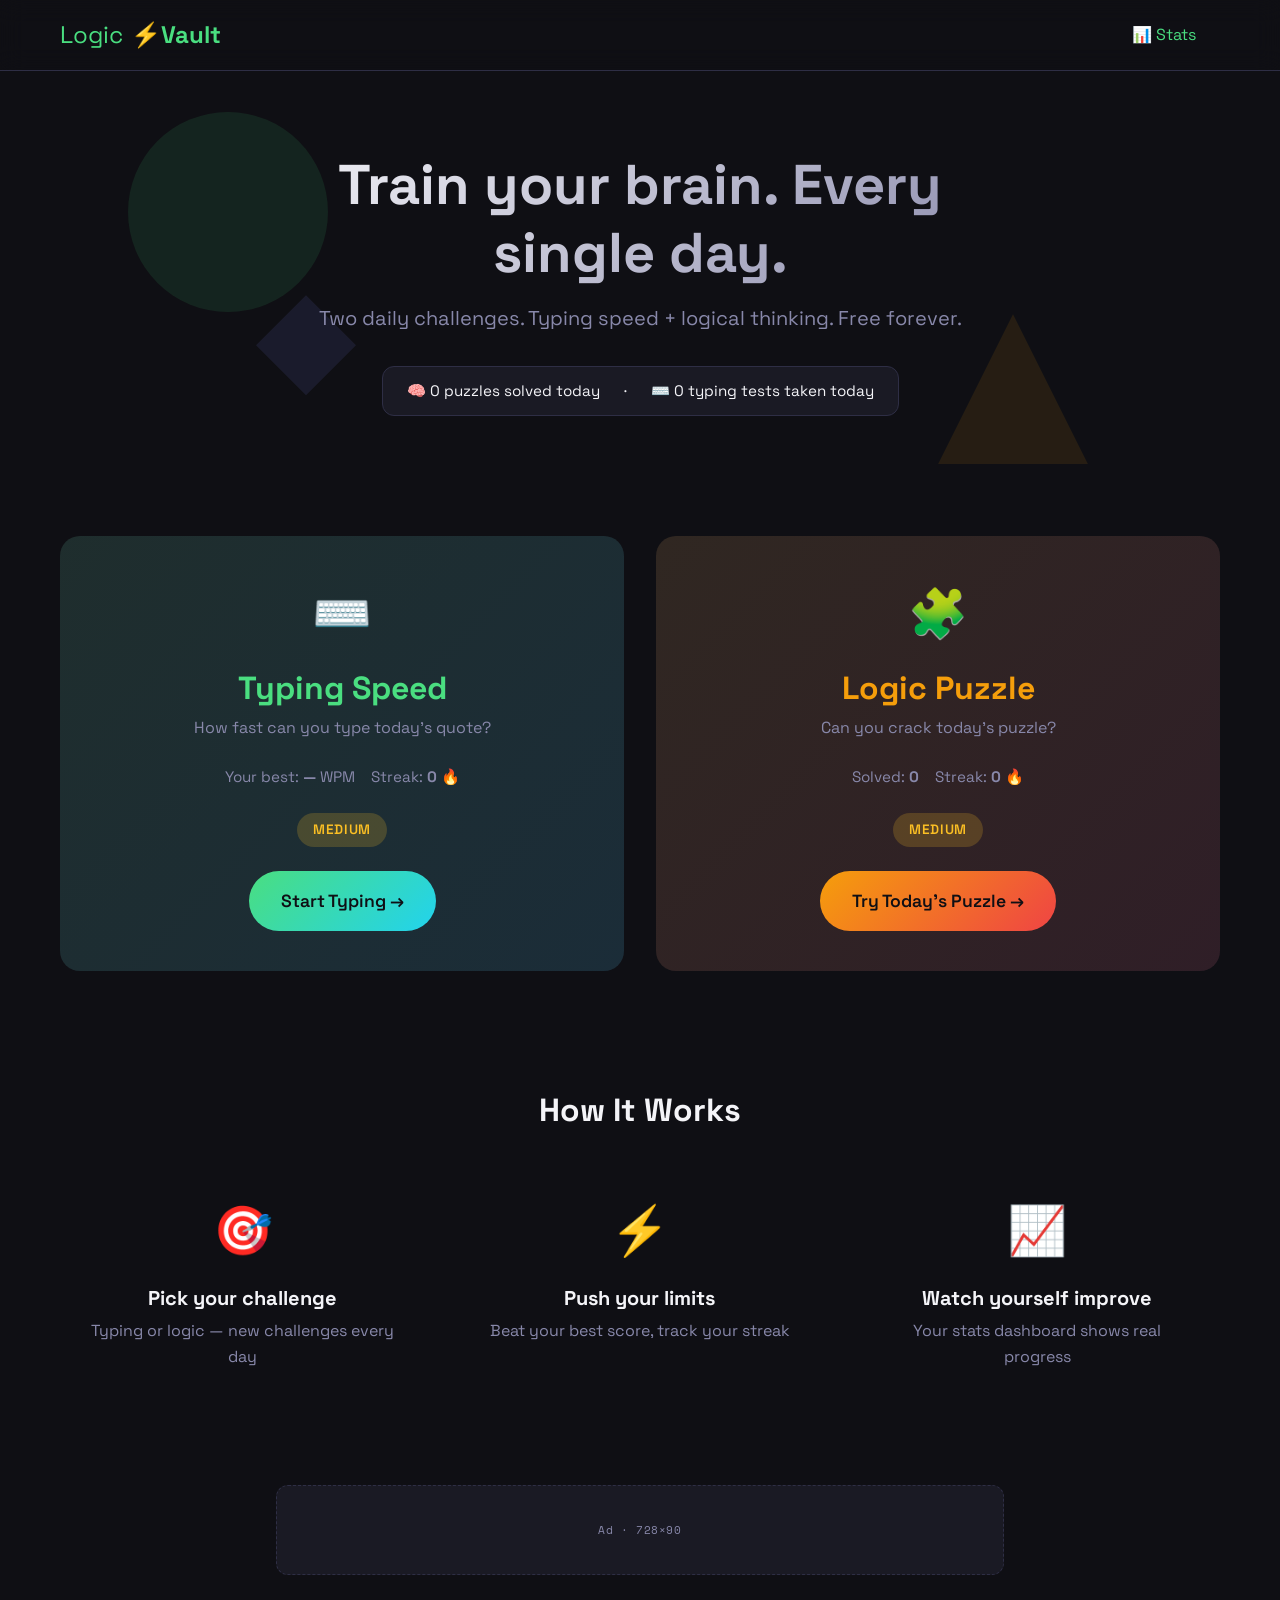
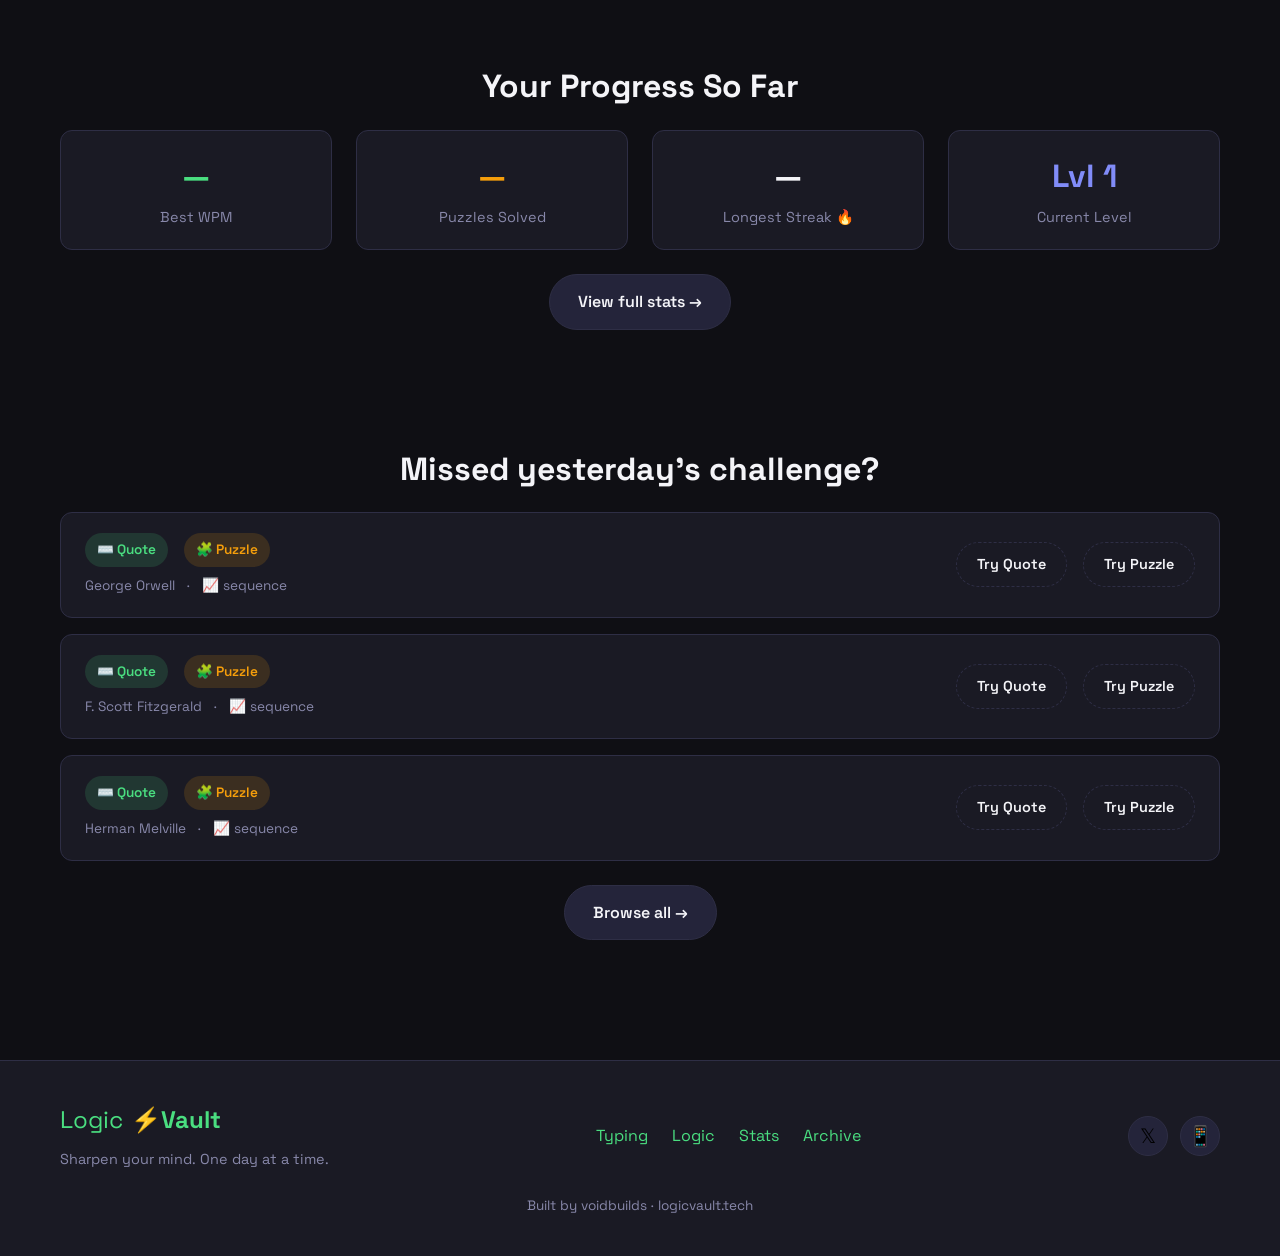
==== logicvault/index.html @ 9596f7c7 "**Title: Complete LogicVault.tech Production Site Implementation** **Key features implemented:** - i" ====
<!DOCTYPE html>
<html lang="en">
<head>
  <meta charset="UTF-8">
  <meta name="viewport" content="width=device-width, initial-scale=1.0">
  
  <!-- SEO -->
  <title>LogicVault — Daily Typing Speed & Logic Puzzle Challenges</title>
  <meta name="description" content="Free daily challenges to improve your typing speed and logical thinking. New typing test and logic puzzle every day. Track your streak and watch yourself improve.">
  <meta name="keywords" content="typing test, logic puzzles, brain training, daily challenges, WPM, typing speed, puzzles">
  
  <!-- Open Graph -->
  <meta property="og:title" content="LogicVault — Train Your Brain Daily">
  <meta property="og:description" content="Free daily typing speed and logic puzzle challenges. Sharpen your mind, one day at a time.">
  <meta property="og:image" content="assets/og-image.png">
  <meta property="og:type" content="website">
  <meta property="og:url" content="https://logicvault.tech">
  
  <!-- Twitter Card -->
  <meta name="twitter:card" content="summary_large_image">
  <meta name="twitter:title" content="LogicVault — Train Your Brain Daily">
  <meta name="twitter:description" content="Free daily typing speed and logic puzzle challenges.">
  
  <!-- Fonts -->
  <link rel="preconnect" href="https://fonts.googleapis.com">
  <link rel="preconnect" href="https://fonts.gstatic.com" crossorigin>
  <link href="https://fonts.googleapis.com/css2?family=Space+Grotesk:wght@400;500;600;700&family=Space+Mono:wght@400;700&display=swap" rel="stylesheet">
  
  <!-- Styles -->
  <link rel="stylesheet" href="css/style.css">
  
  <!-- Favicon -->
  <link rel="icon" type="image/svg+xml" href="assets/favicon.svg">
  
  <!-- Schema Markup -->
  <script type="application/ld+json">
  {
    "@context": "https://schema.org",
    "@type": "WebApplication",
    "name": "LogicVault",
    "description": "Free daily typing speed and logic puzzle challenges",
    "url": "https://logicvault.tech",
    "applicationCategory": "GameApplication",
    "offers": {
      "@type": "Offer",
      "price": "0"
    }
  }
  </script>
</head>
<body>
  <!-- Navigation -->
  <nav class="nav">
    <div class="container nav__inner">
      <a href="index.html" class="nav__logo">
        <span>Logic</span><span style="font-weight: 700;">⚡Vault</span>
      </a>
      <div class="nav__links">
        <a href="stats.html">📊 Stats</a>
        <div id="nav-streak"></div>
      </div>
    </div>
  </nav>

  <!-- Hero Section -->
  <section class="hero">
    <div class="hero__shapes">
      <div class="hero__shape hero__shape--1"></div>
      <div class="hero__shape hero__shape--2"></div>
      <div class="hero__shape hero__shape--3"></div>
    </div>
    
    <div class="container hero__content">
      <h1 class="hero__title">Train your brain. Every single day.</h1>
      <p class="hero__subtitle">Two daily challenges. Typing speed + logical thinking. Free forever.</p>
      
      <div class="hero__stats-bar">
        <span id="today-puzzles-solved">🧠 0 puzzles solved today</span>
        <span>·</span>
        <span id="today-typing-tests">⌨️ 0 typing tests taken today</span>
      </div>
    </div>
  </section>

  <!-- Mode Picker -->
  <section class="container">
    <div class="mode-picker">
      <!-- Typing Card -->
      <div class="mode-card mode-card--typing">
        <div class="mode-card__icon">⌨️</div>
        <h2 class="mode-card__title">Typing Speed</h2>
        <p class="mode-card__subtitle">How fast can you type today's quote?</p>
        
        <div class="mode-card__stats">
          <span>Your best: <strong id="typing-best-wpm">—</strong> WPM</span>
          <span>Streak: <strong id="typing-streak">0</strong> 🔥</span>
        </div>
        
        <div id="typing-difficulty-badge" class="mode-card__difficulty difficulty--easy">EASY</div>
        
        <div id="typing-action">
          <a href="typing.html" class="mode-card__btn mode-card__btn--typing">
            Start Typing →
          </a>
        </div>
        
        <div id="typing-played" class="mode-card__played hidden">
          <div class="mode-card__score" id="typing-score">0</div>
          <div class="mode-card__score-label">WPM · <span id="typing-accuracy">0</span>% accuracy</div>
          <a href="typing.html" class="btn btn--ghost mt-2">Play again</a>
        </div>
      </div>
      
      <!-- Logic Card -->
      <div class="mode-card mode-card--logic">
        <div class="mode-card__icon">🧩</div>
        <h2 class="mode-card__title">Logic Puzzle</h2>
        <p class="mode-card__subtitle">Can you crack today's puzzle?</p>
        
        <div class="mode-card__stats">
          <span>Solved: <strong id="logic-solved">0</strong></span>
          <span>Streak: <strong id="logic-streak">0</strong> 🔥</span>
        </div>
        
        <div id="logic-difficulty-badge" class="mode-card__difficulty difficulty--medium">MEDIUM</div>
        
        <div id="logic-action">
          <a href="logic.html" class="mode-card__btn mode-card__btn--logic">
            Try Today's Puzzle →
          </a>
        </div>
        
        <div id="logic-played" class="mode-card__played hidden">
          <div class="mode-card__score" style="color: var(--correct);">✓ Solved!</div>
          <div class="mode-card__score-label"><span id="logic-hints">0</span> hints used</div>
        </div>
      </div>
    </div>
  </section>

  <!-- How It Works -->
  <section class="how-it-works">
    <div class="container">
      <h2 class="text-center">How It Works</h2>
      
      <div class="how-it-works__steps">
        <div class="step">
          <div class="step__icon">🎯</div>
          <h3 class="step__title">Pick your challenge</h3>
          <p class="step__desc">Typing or logic — new challenges every day</p>
        </div>
        
        <div class="step">
          <div class="step__icon">⚡</div>
          <h3 class="step__title">Push your limits</h3>
          <p class="step__desc">Beat your best score, track your streak</p>
        </div>
        
        <div class="step">
          <div class="step__icon">📈</div>
          <h3 class="step__title">Watch yourself improve</h3>
          <p class="step__desc">Your stats dashboard shows real progress</p>
        </div>
      </div>
    </div>
  </section>

  <!-- Ad Slot -->
  <div class="container">
    <div id="ad-banner-top"></div>
  </div>

  <!-- Stats Preview -->
  <section class="section">
    <div class="container">
      <h2 class="text-center mb-3">Your Progress So Far</h2>
      
      <div class="grid grid-4">
        <div class="stat-box">
          <div class="stat-box__value text-typing" id="stat-best-wpm">—</div>
          <div class="stat-box__label">Best WPM</div>
        </div>
        
        <div class="stat-box">
          <div class="stat-box__value text-logic" id="stat-puzzles-solved">—</div>
          <div class="stat-box__label">Puzzles Solved</div>
        </div>
        
        <div class="stat-box">
          <div class="stat-box__value" id="stat-longest-streak">—</div>
          <div class="stat-box__label">Longest Streak 🔥</div>
        </div>
        
        <div class="stat-box">
          <div class="stat-box__value text-xp" id="stat-level">—</div>
          <div class="stat-box__label">Current Level</div>
        </div>
      </div>
      
      <div class="text-center mt-3">
        <a href="stats.html" class="btn btn--secondary">View full stats →</a>
      </div>
    </div>
  </section>

  <!-- Archive Teaser -->
  <section class="section">
    <div class="container">
      <h2 class="text-center mb-3">Missed yesterday's challenge?</h2>
      
      <div class="archive-list" id="archive-teaser">
        <!-- Populated by JS -->
      </div>
      
      <div class="text-center mt-3">
        <a href="archive.html" class="btn btn--secondary">Browse all →</a>
      </div>
    </div>
  </section>

  <!-- Footer -->
  <footer class="footer">
    <div class="container footer__content">
      <div>
        <a href="index.html" class="nav__logo" style="margin-bottom: 8px; display: inline-flex;">
          <span>Logic</span><span style="font-weight: 700;">⚡Vault</span>
        </a>
        <p class="text-muted" style="font-size: 0.9rem;">Sharpen your mind. One day at a time.</p>
      </div>
      
      <div class="footer__links">
        <a href="typing.html">Typing</a>
        <a href="logic.html">Logic</a>
        <a href="stats.html">Stats</a>
        <a href="archive.html">Archive</a>
      </div>
      
      <div class="footer__social">
        <button class="social-btn" onclick="shareSite('twitter')" title="Share on Twitter">𝕏</button>
        <button class="social-btn" onclick="shareSite('whatsapp')" title="Share on WhatsApp">📱</button>
      </div>
    </div>
    
    <div class="container text-center mt-3">
      <p class="text-muted" style="font-size: 0.85rem;">
        Built by voidbuilds · logicvault.tech
      </p>
    </div>
  </footer>

  <!-- Scripts -->
  <script src="js/data.js"></script>
  <script src="js/utils.js"></script>
  <script src="js/stats.js"></script>
  
  <script>
    // Initialize page
    document.addEventListener('DOMContentLoaded', () => {
      // Check and update streaks
      checkAndUpdateStreaks();
      
      const stats = getStats();
      const levelInfo = getLevel();
      
      // Update nav streak (use combined streak)
      const maxStreak = Math.max(stats.typing.currentStreak, stats.logic.currentStreak);
      const streakContainer = document.getElementById('nav-streak');
      if (maxStreak > 0) {
        streakContainer.innerHTML = renderStreakBadge(maxStreak);
      }
      
      // Update today's activity stats
      const todayTyped = stats.typing.history.filter(h => isToday(h.date)).length;
      const todaySolved = stats.logic.history.filter(h => isToday(h.date) && h.solved).length;
      
      document.getElementById('today-typing-tests').textContent = `⌨️ ${todayTyped} typing tests taken today`;
      document.getElementById('today-puzzles-solved').textContent = `🧠 ${todaySolved} puzzles solved today`;
      
      // Update typing card
      const typingStreak = getStreak('typing');
      document.getElementById('typing-best-wpm').textContent = stats.typing.bestWPM || '—';
      document.getElementById('typing-streak').textContent = typingStreak.current;
      
      // Check if played typing today
      const todayTypingResult = getTodayResult('typing');
      if (todayTypingResult) {
        document.getElementById('typing-action').classList.add('hidden');
        document.getElementById('typing-played').classList.remove('hidden');
        document.getElementById('typing-score').textContent = todayTypingResult.wpm;
        document.getElementById('typing-accuracy').textContent = todayTypingResult.accuracy;
      }
      
      // Update logic card
      const logicStreak = getStreak('logic');
      document.getElementById('logic-solved').textContent = stats.logic.solved;
      document.getElementById('logic-streak').textContent = logicStreak.current;
      
      // Check if solved logic today
      const todayLogicResult = getTodayResult('logic');
      if (todayLogicResult) {
        document.getElementById('logic-action').classList.add('hidden');
        document.getElementById('logic-played').classList.remove('hidden');
        document.getElementById('logic-hints').textContent = todayLogicResult.hintsUsed;
      }
      
      // Update today's difficulty badges
      const todayQuote = getTodayQuote();
      const todayPuzzle = getTodayPuzzle();
      
      const typingBadge = document.getElementById('typing-difficulty-badge');
      typingBadge.textContent = todayQuote.difficulty.toUpperCase();
      typingBadge.className = `mode-card__difficulty difficulty--${todayQuote.difficulty}`;
      
      const logicBadge = document.getElementById('logic-difficulty-badge');
      logicBadge.textContent = todayPuzzle.difficulty.toUpperCase();
      logicBadge.className = `mode-card__difficulty difficulty--${todayPuzzle.difficulty}`;
      
      // Update stats preview
      document.getElementById('stat-best-wpm').textContent = stats.typing.bestWPM || '—';
      document.getElementById('stat-puzzles-solved').textContent = stats.logic.solved || '—';
      document.getElementById('stat-longest-streak').textContent = Math.max(stats.typing.longestStreak, stats.logic.longestStreak) || '—';
      document.getElementById('stat-level').textContent = `Lvl ${levelInfo.level}`;
      
      // Render ad slot
      const adContainer = document.getElementById('ad-banner-top');
      if (adContainer) {
        adContainer.appendChild(renderAdSlot('banner'));
      }
      
      // Populate archive teaser with last 3 items
      renderArchiveTeaser();
    });
    
    /**
     * Render archive teaser with last 3 quotes and puzzles
     */
    function renderArchiveTeaser() {
      const container = document.getElementById('archive-teaser');
      if (!container) return;
      
      const todayIndex = getTodayIndex(QUOTES);
      const prevIndices = [
        (todayIndex - 1 + QUOTES.length) % QUOTES.length,
        (todayIndex - 2 + QUOTES.length) % QUOTES.length,
        (todayIndex - 3 + QUOTES.length) % QUOTES.length
      ];
      
      const items = prevIndices.map(i => {
        const quote = QUOTES[i];
        const puzzle = PUZZLES[i];
        
        const quotePlayed = getStats().typing.history.find(h => h.quoteId === quote.id);
        const puzzlePlayed = getStats().logic.history.find(h => h.puzzleId === puzzle.id);
        
        return `
          <div class="archive-item">
            <div class="archive-item__content">
              <div class="flex items-center gap-2">
                <span class="badge badge--typing">⌨️ Quote</span>
                <span class="badge badge--logic">🧩 Puzzle</span>
              </div>
              <div class="archive-item__meta">
                <span>${quote.author}</span>
                <span>·</span>
                <span>${getCategoryIcon(puzzle.category)} ${puzzle.category}</span>
              </div>
            </div>
            <div class="flex gap-2">
              ${quotePlayed ? '<span class="badge badge--typing">✓ Played</span>' : ''}
              ${puzzlePlayed && puzzlePlayed.solved ? '<span class="badge badge--logic">✓ Solved</span>' : ''}
              <a href="typing.html?quote=${quote.id}" class="btn btn--sm btn--ghost">Try Quote</a>
              <a href="logic.html?puzzle=${puzzle.id}" class="btn btn--sm btn--ghost">Try Puzzle</a>
            </div>
          </div>
        `;
      });
      
      container.innerHTML = items.join('');
    }
    
    /**
     * Share site on social media
     */
    function shareSite(platform) {
      const url = encodeURIComponent('https://logicvault.tech');
      const text = encodeURIComponent('Sharpen your mind. One day at a time. Free daily typing speed and logic puzzle challenges!');
      
      let shareUrl;
      if (platform === 'twitter') {
        shareUrl = `https://twitter.com/intent/tweet?url=${url}&text=${text}`;
      } else if (platform === 'whatsapp') {
        shareUrl = `https://wa.me/?text=${text}%20${url}`;
      }
      
      if (shareUrl) {
        window.open(shareUrl, '_blank', 'width=600,height=400');
      }
    }
  </script>
</body>
</html>
---- logicvault/css/style.css ----
/* ========================================
   LOGICVAULT — Global Stylesheet
   Colorful, Gamified, Modern
   ======================================== */

/* --- CSS VARIABLES --- */
:root {
  --bg:           #0f0f14;
  --surface:      #1a1a24;
  --surface2:     #24243a;
  --border:       #2e2e45;
  --text:         #f4f4f8;
  --muted:        #8888aa;

  /* Mode colors */
  --typing:       #4ade80;
  --typing-dark:  #166534;
  --logic:        #f59e0b;
  --logic-dark:   #78350f;

  /* Gamification */
  --xp:           #818cf8;
  --correct:      #4ade80;
  --wrong:        #f87171;
  --warning:      #fbbf24;

  /* Gradients */
  --grad-typing:  linear-gradient(135deg, #4ade80, #22d3ee);
  --grad-logic:   linear-gradient(135deg, #f59e0b, #ef4444);
  --grad-hero:    linear-gradient(135deg, #1a1a24 0%, #0f0f14 100%);

  /* Typography */
  --font-ui: 'Space Grotesk', sans-serif;
  --font-mono: 'Space Mono', monospace;
}

/* --- RESET & BASE --- */
* {
  margin: 0;
  padding: 0;
  box-sizing: border-box;
}

html {
  scroll-behavior: smooth;
}

body {
  font-family: var(--font-ui);
  background: var(--bg);
  color: var(--text);
  line-height: 1.6;
  min-height: 100vh;
  overflow-x: hidden;
}

a {
  color: var(--typing);
  text-decoration: none;
  transition: color 0.2s ease;
}

a:hover {
  color: var(--xp);
}

img {
  max-width: 100%;
  display: block;
}

button {
  font-family: var(--font-ui);
  cursor: pointer;
  border: none;
  outline: none;
}

input, textarea {
  font-family: var(--font-ui);
  background: var(--surface);
  border: 1px solid var(--border);
  color: var(--text);
  padding: 12px 16px;
  border-radius: 8px;
  font-size: 16px;
}

input:focus, textarea:focus {
  border-color: var(--typing);
  outline: none;
}

/* --- TYPOGRAPHY --- */
h1, h2, h3, h4, h5, h6 {
  font-weight: 700;
  line-height: 1.2;
}

h1 { font-size: 2.5rem; }
h2 { font-size: 2rem; }
h3 { font-size: 1.5rem; }

.text-muted { color: var(--muted); }
.text-typing { color: var(--typing); }
.text-logic { color: var(--logic); }
.text-xp { color: var(--xp); }
.text-correct { color: var(--correct); }
.text-wrong { color: var(--wrong); }

/* --- LAYOUT UTILITIES --- */
.container {
  max-width: 1200px;
  margin: 0 auto;
  padding: 0 20px;
}

.section {
  padding: 60px 0;
}

.flex { display: flex; }
.flex-col { flex-direction: column; }
.items-center { align-items: center; }
.justify-center { justify-content: center; }
.justify-between { justify-content: space-between; }
.gap-1 { gap: 8px; }
.gap-2 { gap: 16px; }
.gap-3 { gap: 24px; }
.gap-4 { gap: 32px; }

.grid {
  display: grid;
  gap: 24px;
}

.grid-2 { grid-template-columns: repeat(2, 1fr); }
.grid-3 { grid-template-columns: repeat(3, 1fr); }
.grid-4 { grid-template-columns: repeat(4, 1fr); }

/* --- NAVIGATION --- */
.nav {
  position: sticky;
  top: 0;
  z-index: 100;
  background: rgba(15, 15, 20, 0.8);
  backdrop-filter: blur(12px);
  border-bottom: 1px solid var(--border);
  padding: 16px 0;
}

.nav__inner {
  display: flex;
  align-items: center;
  justify-content: space-between;
}

.nav__logo {
  font-size: 1.5rem;
  font-weight: 700;
  display: flex;
  align-items: center;
  gap: 8px;
}

.nav__logo span:first-child {
  font-weight: 400;
}

.nav__links {
  display: flex;
  gap: 24px;
  align-items: center;
}

.nav__streak {
  display: flex;
  align-items: center;
  gap: 6px;
  background: var(--surface);
  padding: 6px 12px;
  border-radius: 20px;
  font-size: 0.9rem;
}

.nav__streak--active {
  animation: streak-glow 2s ease-in-out infinite;
}

@keyframes streak-glow {
  0%, 100% { box-shadow: 0 0 0 0 rgba(245, 158, 11, 0.4); }
  50% { box-shadow: 0 0 20px 5px rgba(245, 158, 11, 0.2); }
}

/* --- HERO SECTION --- */
.hero {
  position: relative;
  padding: 80px 0 60px;
  overflow: hidden;
}

.hero__shapes {
  position: absolute;
  inset: 0;
  pointer-events: none;
  overflow: hidden;
}

.hero__shape {
  position: absolute;
  opacity: 0.1;
  animation: float-a 20s ease-in-out infinite;
}

.hero__shape--1 {
  width: 200px;
  height: 200px;
  background: var(--typing);
  border-radius: 50%;
  top: 10%;
  left: 10%;
  animation-delay: 0s;
}

.hero__shape--2 {
  width: 150px;
  height: 150px;
  background: var(--logic);
  clip-path: polygon(50% 0%, 0% 100%, 100% 100%);
  top: 60%;
  right: 15%;
  animation: float-b 25s ease-in-out infinite;
}

.hero__shape--3 {
  width: 100px;
  height: 100px;
  background: var(--xp);
  clip-path: polygon(50% 0%, 100% 50%, 50% 100%, 0% 50%);
  bottom: 20%;
  left: 20%;
  animation-delay: -5s;
}

@keyframes float-a {
  0%, 100% { transform: translateY(0) rotate(0deg); }
  50% { transform: translateY(-30px) rotate(180deg); }
}

@keyframes float-b {
  0%, 100% { transform: translateY(0) rotate(45deg); }
  50% { transform: translateY(20px) rotate(225deg); }
}

.hero__content {
  position: relative;
  z-index: 1;
  text-align: center;
  max-width: 800px;
  margin: 0 auto;
}

.hero__title {
  font-size: 3.5rem;
  margin-bottom: 16px;
  background: linear-gradient(135deg, var(--text) 0%, var(--muted) 100%);
  -webkit-background-clip: text;
  -webkit-text-fill-color: transparent;
  background-clip: text;
}

.hero__subtitle {
  font-size: 1.25rem;
  color: var(--muted);
  margin-bottom: 32px;
}

.hero__stats-bar {
  display: inline-flex;
  gap: 24px;
  background: var(--surface);
  padding: 12px 24px;
  border-radius: 12px;
  border: 1px solid var(--border);
  font-size: 0.95rem;
}

/* --- MODE CARDS --- */
.mode-picker {
  display: grid;
  grid-template-columns: repeat(2, 1fr);
  gap: 32px;
  margin: 60px 0;
}

.mode-card {
  background: var(--surface);
  border-radius: 20px;
  padding: 40px;
  text-align: center;
  transition: transform 0.3s ease, box-shadow 0.3s ease;
  position: relative;
  overflow: hidden;
}

.mode-card::before {
  content: '';
  position: absolute;
  inset: 0;
  opacity: 0.1;
  z-index: 0;
}

.mode-card--typing::before {
  background: var(--grad-typing);
}

.mode-card--logic::before {
  background: var(--grad-logic);
}

.mode-card:hover {
  transform: translateY(-8px);
  box-shadow: 0 20px 40px rgba(0, 0, 0, 0.3);
}

.mode-card__icon {
  font-size: 3rem;
  margin-bottom: 16px;
  position: relative;
  z-index: 1;
}

.mode-card__title {
  font-size: 2rem;
  margin-bottom: 8px;
  position: relative;
  z-index: 1;
}

.mode-card--typing .mode-card__title {
  color: var(--typing);
}

.mode-card--logic .mode-card__title {
  color: var(--logic);
}

.mode-card__subtitle {
  color: var(--muted);
  margin-bottom: 24px;
  position: relative;
  z-index: 1;
}

.mode-card__stats {
  display: flex;
  justify-content: center;
  gap: 16px;
  margin-bottom: 24px;
  font-size: 0.95rem;
  color: var(--muted);
  position: relative;
  z-index: 1;
}

.mode-card__difficulty {
  display: inline-block;
  padding: 6px 16px;
  border-radius: 20px;
  font-size: 0.85rem;
  font-weight: 600;
  margin-bottom: 24px;
  text-transform: uppercase;
  letter-spacing: 0.05em;
  position: relative;
  z-index: 1;
}

.difficulty--easy {
  background: rgba(74, 222, 128, 0.2);
  color: var(--typing);
}

.difficulty--medium {
  background: rgba(251, 191, 36, 0.2);
  color: var(--warning);
}

.difficulty--hard {
  background: rgba(248, 113, 113, 0.2);
  color: var(--wrong);
}

.mode-card__btn {
  display: inline-block;
  padding: 16px 32px;
  border-radius: 50px;
  font-size: 1.1rem;
  font-weight: 600;
  color: #0f0f14;
  transition: transform 0.2s ease, box-shadow 0.2s ease;
  position: relative;
  z-index: 1;
}

.mode-card__btn--typing {
  background: var(--grad-typing);
}

.mode-card__btn--logic {
  background: var(--grad-logic);
}

.mode-card__btn:hover {
  transform: scale(1.05);
  box-shadow: 0 10px 30px rgba(0, 0, 0, 0.3);
}

.mode-card__played {
  position: relative;
  z-index: 1;
}

.mode-card__score {
  font-size: 2.5rem;
  font-weight: 700;
  margin-bottom: 8px;
}

.mode-card__score-label {
  color: var(--muted);
  font-size: 0.95rem;
}

/* --- BUTTONS --- */
.btn {
  display: inline-flex;
  align-items: center;
  justify-content: center;
  gap: 8px;
  padding: 14px 28px;
  border-radius: 50px;
  font-size: 1rem;
  font-weight: 600;
  transition: all 0.2s ease;
  cursor: pointer;
}

.btn--primary {
  background: var(--grad-typing);
  color: #0f0f14;
}

.btn--secondary {
  background: var(--surface2);
  color: var(--text);
  border: 1px solid var(--border);
}

.btn--ghost {
  background: transparent;
  color: var(--text);
  border: 1px dashed var(--border);
}

.btn:hover {
  transform: translateY(-2px);
  box-shadow: 0 8px 20px rgba(0, 0, 0, 0.2);
}

.btn:active {
  transform: translateY(0);
}

.btn--sm {
  padding: 10px 20px;
  font-size: 0.9rem;
}

.btn--lg {
  padding: 18px 36px;
  font-size: 1.1rem;
}

/* --- CARDS --- */
.card {
  background: var(--surface);
  border: 1px solid var(--border);
  border-radius: 16px;
  padding: 24px;
}

.card--hover:hover {
  border-color: var(--typing);
}

.stat-box {
  background: var(--surface);
  border-radius: 12px;
  padding: 20px;
  text-align: center;
  border: 1px solid var(--border);
}

.stat-box__value {
  font-size: 2rem;
  font-weight: 700;
  margin-bottom: 4px;
}

.stat-box__label {
  color: var(--muted);
  font-size: 0.9rem;
}

/* --- BADGES --- */
.badge {
  display: inline-flex;
  align-items: center;
  gap: 6px;
  padding: 6px 12px;
  border-radius: 20px;
  font-size: 0.85rem;
  font-weight: 600;
}

.badge--typing {
  background: rgba(74, 222, 128, 0.15);
  color: var(--typing);
}

.badge--logic {
  background: rgba(245, 158, 11, 0.15);
  color: var(--logic);
}

.badge--xp {
  background: rgba(129, 140, 248, 0.15);
  color: var(--xp);
}

/* --- XP BAR --- */
.xp-bar {
  width: 100%;
  height: 12px;
  background: var(--surface2);
  border-radius: 6px;
  overflow: hidden;
  margin: 8px 0;
}

.xp-bar__fill {
  height: 100%;
  background: var(--grad-typing);
  border-radius: 6px;
  transition: width 0.5s ease;
}

.xp-bar__text {
  display: flex;
  justify-content: space-between;
  font-size: 0.85rem;
  color: var(--muted);
}

/* --- LEVEL BADGE --- */
.level-badge {
  display: inline-flex;
  align-items: center;
  gap: 8px;
  background: var(--surface2);
  padding: 8px 16px;
  border-radius: 12px;
  border: 1px solid var(--border);
}

.level-badge__num {
  font-size: 1.25rem;
  font-weight: 700;
  color: var(--xp);
}

.level-badge__title {
  color: var(--muted);
  font-size: 0.9rem;
}

/* --- TYPING GAME --- */
.typing-container {
  max-width: 800px;
  margin: 0 auto;
  padding: 40px 20px;
}

.typing-header {
  display: flex;
  justify-content: space-between;
  align-items: center;
  margin-bottom: 32px;
  flex-wrap: wrap;
  gap: 16px;
}

.quote-box {
  background: var(--surface);
  border-radius: 16px;
  padding: 40px;
  margin-bottom: 24px;
  border: 1px solid var(--border);
  position: relative;
  cursor: text;
}

.quote-box__text {
  font-family: var(--font-mono);
  font-size: 1.25rem;
  line-height: 2;
  white-space: pre-wrap;
}

.quote-box__char {
  transition: color 0.1s ease, background 0.1s ease;
  border-radius: 2px;
}

.quote-box__char--correct {
  color: var(--correct);
}

.quote-box__char--wrong {
  color: var(--wrong);
  background: rgba(248, 113, 113, 0.2);
}

.quote-box__char--current {
  background: var(--typing);
  color: #0f0f14;
  animation: cursor-blink 1s step-end infinite;
}

@keyframes cursor-blink {
  0%, 100% { opacity: 1; }
  50% { opacity: 0; }
}

.quote-box__author {
  margin-top: 16px;
  font-style: italic;
  color: var(--muted);
  text-align: right;
}

.typing-input {
  position: absolute;
  opacity: 0;
  pointer-events: none;
  font-size: 16px;
}

.live-stats {
  display: grid;
  grid-template-columns: repeat(4, 1fr);
  gap: 16px;
  margin-bottom: 24px;
}

.live-stat {
  background: var(--surface);
  padding: 16px;
  border-radius: 12px;
  text-align: center;
  border: 1px solid var(--border);
}

.live-stat__value {
  font-size: 1.5rem;
  font-weight: 700;
}

.live-stat__label {
  font-size: 0.85rem;
  color: var(--muted);
}

.progress-ring {
  width: 100%;
  height: 8px;
  background: var(--surface2);
  border-radius: 4px;
  overflow: hidden;
}

.progress-ring__fill {
  height: 100%;
  background: var(--grad-typing);
  transition: width 0.3s ease;
}

/* --- COMPLETION MODAL --- */
.completion-modal {
  background: var(--surface);
  border-radius: 20px;
  padding: 40px;
  text-align: center;
  border: 1px solid var(--border);
  position: relative;
  overflow: hidden;
}

.completion-modal__title {
  font-size: 1.5rem;
  margin-bottom: 24px;
}

.completion-modal__wpm {
  font-size: 4rem;
  font-weight: 700;
  color: var(--typing);
  margin-bottom: 8px;
}

.completion-modal__label {
  font-size: 1.25rem;
  color: var(--muted);
  margin-bottom: 24px;
}

.completion-modal__stats {
  display: grid;
  grid-template-columns: repeat(3, 1fr);
  gap: 16px;
  margin-bottom: 24px;
}

.completion-modal__actions {
  display: flex;
  gap: 12px;
  justify-content: center;
  flex-wrap: wrap;
}

/* --- KEYBOARD HEATMAP --- */
.keyboard {
  display: flex;
  flex-direction: column;
  gap: 8px;
  max-width: 600px;
  margin: 32px auto;
}

.keyboard-row {
  display: flex;
  justify-content: center;
  gap: 6px;
}

.keyboard-key {
  width: 40px;
  height: 40px;
  background: var(--surface2);
  border: 1px solid var(--border);
  border-radius: 6px;
  display: flex;
  align-items: center;
  justify-content: center;
  font-size: 0.85rem;
  font-weight: 600;
  font-family: var(--font-mono);
}

.keyboard-key--correct {
  background: rgba(74, 222, 128, 0.3);
  border-color: var(--correct);
}

.keyboard-key--wrong {
  background: rgba(248, 113, 113, 0.3);
  border-color: var(--wrong);
}

/* --- LOGIC PUZZLE --- */
.logic-container {
  max-width: 700px;
  margin: 0 auto;
  padding: 40px 20px;
}

.puzzle-card {
  background: var(--surface);
  border-radius: 16px;
  padding: 40px;
  margin-bottom: 24px;
  border: 1px solid var(--border);
  position: relative;
}

.puzzle-card__category {
  position: absolute;
  top: 16px;
  right: 16px;
  font-size: 1.5rem;
}

.puzzle-card__question {
  font-size: 1.375rem;
  line-height: 1.7;
  margin-bottom: 32px;
}

.hint-buttons {
  display: flex;
  gap: 12px;
  margin-bottom: 24px;
  flex-wrap: wrap;
}

.hint-btn {
  padding: 10px 20px;
  border-radius: 8px;
  background: var(--surface2);
  border: 1px solid var(--border);
  color: var(--muted);
  font-size: 0.9rem;
  transition: all 0.2s ease;
}

.hint-btn--available {
  color: var(--text);
  border-color: var(--logic);
}

.hint-btn--used {
  background: rgba(245, 158, 11, 0.2);
  color: var(--logic);
  border-color: var(--logic);
}

.hint-btn--locked {
  opacity: 0.5;
  cursor: not-allowed;
}

.hint-text {
  background: var(--surface2);
  padding: 16px 20px;
  border-radius: 12px;
  margin-bottom: 12px;
  border-left: 3px solid var(--logic);
  animation: slide-down 0.3s ease;
}

@keyframes slide-down {
  from {
    opacity: 0;
    transform: translateY(-10px);
  }
  to {
    opacity: 1;
    transform: translateY(0);
  }
}

.answer-input {
  width: 100%;
  min-height: 100px;
  resize: vertical;
  margin-bottom: 16px;
}

.answer-input--short {
  min-height: 50px;
}

.reveal-section {
  background: var(--surface2);
  border-radius: 12px;
  padding: 24px;
  margin-top: 24px;
  animation: slide-down 0.3s ease;
}

.reveal-section__answer {
  font-size: 1.125rem;
  margin-bottom: 16px;
  color: var(--correct);
}

/* --- STATS PAGE --- */
.stats-container {
  max-width: 1000px;
  margin: 0 auto;
  padding: 40px 20px;
}

.stats-grid {
  display: grid;
  grid-template-columns: repeat(2, 1fr);
  gap: 32px;
}

.stats-panel {
  background: var(--surface);
  border-radius: 16px;
  padding: 32px;
  border: 1px solid var(--border);
}

.stats-panel__header {
  display: flex;
  align-items: center;
  gap: 12px;
  margin-bottom: 24px;
  padding-bottom: 16px;
  border-bottom: 1px solid var(--border);
}

.stats-grid-2x2 {
  display: grid;
  grid-template-columns: repeat(2, 1fr);
  gap: 16px;
  margin-bottom: 24px;
}

.chart-container {
  margin-top: 24px;
}

.bar-chart {
  display: flex;
  align-items: flex-end;
  gap: 8px;
  height: 150px;
  padding: 16px 0;
}

.bar-chart__bar {
  flex: 1;
  background: var(--typing);
  border-radius: 4px 4px 0 0;
  min-width: 20px;
  transition: height 0.3s ease;
}

.calendar-heatmap {
  display: grid;
  grid-template-columns: repeat(7, 1fr);
  gap: 4px;
  margin-top: 16px;
}

.calendar-cell {
  aspect-ratio: 1;
  background: var(--surface2);
  border-radius: 4px;
}

.calendar-cell--solved {
  background: var(--correct);
}

.calendar-cell--failed {
  background: var(--wrong);
}

.calendar-cell--missed {
  background: var(--surface2);
}

/* --- ARCHIVE PAGE --- */
.archive-container {
  max-width: 900px;
  margin: 0 auto;
  padding: 40px 20px;
}

.archive-tabs {
  display: flex;
  gap: 8px;
  margin-bottom: 32px;
}

.archive-tab {
  padding: 12px 24px;
  border-radius: 12px;
  background: var(--surface);
  border: 1px solid var(--border);
  color: var(--muted);
  font-weight: 600;
  transition: all 0.2s ease;
}

.archive-tab--active {
  background: var(--typing);
  color: #0f0f14;
  border-color: var(--typing);
}

.archive-list {
  display: flex;
  flex-direction: column;
  gap: 16px;
}

.archive-item {
  display: flex;
  justify-content: space-between;
  align-items: center;
  background: var(--surface);
  padding: 20px 24px;
  border-radius: 12px;
  border: 1px solid var(--border);
  transition: border-color 0.2s ease;
}

.archive-item:hover {
  border-color: var(--typing);
}

.archive-item__content {
  flex: 1;
}

.archive-item__meta {
  display: flex;
  gap: 12px;
  margin-top: 8px;
  font-size: 0.85rem;
  color: var(--muted);
}

.search-bar {
  width: 100%;
  padding: 14px 20px;
  border-radius: 12px;
  margin-bottom: 24px;
  background: var(--surface);
  border: 1px solid var(--border);
  font-size: 1rem;
}

/* --- AD SLOTS --- */
.ad-slot {
  max-width: 728px;
}

/* --- TOAST NOTIFICATIONS --- */
.toast-container {
  position: fixed;
  bottom: 24px;
  right: 24px;
  z-index: 1000;
  display: flex;
  flex-direction: column;
  gap: 12px;
}

.toast {
  background: var(--surface);
  border: 1px solid var(--border);
  border-radius: 12px;
  padding: 16px 24px;
  display: flex;
  align-items: center;
  gap: 12px;
  box-shadow: 0 10px 30px rgba(0, 0, 0, 0.3);
  animation: slide-in-right 0.3s ease;
  min-width: 280px;
}

.toast--success {
  border-left: 4px solid var(--correct);
}

.toast--error {
  border-left: 4px solid var(--wrong);
}

.toast--info {
  border-left: 4px solid var(--xp);
}

@keyframes slide-in-right {
  from {
    opacity: 0;
    transform: translateX(100%);
  }
  to {
    opacity: 1;
    transform: translateX(0);
  }
}

/* --- CONFETTI --- */
.confetti-container {
  position: absolute;
  inset: 0;
  pointer-events: none;
  overflow: hidden;
}

.confetti {
  position: absolute;
  width: 10px;
  height: 10px;
  animation: confetti-fall 3s ease-out forwards;
}

@keyframes confetti-fall {
  0% {
    transform: translateY(-100px) rotate(0deg);
    opacity: 1;
  }
  100% {
    transform: translateY(400px) rotate(720deg);
    opacity: 0;
  }
}

/* --- HOW IT WORKS --- */
.how-it-works {
  text-align: center;
  padding: 60px 0;
}

.how-it-works__steps {
  display: grid;
  grid-template-columns: repeat(3, 1fr);
  gap: 32px;
  margin-top: 40px;
}

.step {
  padding: 24px;
}

.step__icon {
  font-size: 3rem;
  margin-bottom: 16px;
}

.step__title {
  font-size: 1.25rem;
  margin-bottom: 8px;
}

.step__desc {
  color: var(--muted);
}

/* --- FOOTER --- */
.footer {
  background: var(--surface);
  border-top: 1px solid var(--border);
  padding: 40px 0;
  margin-top: 60px;
}

.footer__content {
  display: flex;
  justify-content: space-between;
  align-items: center;
  flex-wrap: wrap;
  gap: 24px;
}

.footer__links {
  display: flex;
  gap: 24px;
}

.footer__social {
  display: flex;
  gap: 12px;
}

.social-btn {
  width: 40px;
  height: 40px;
  border-radius: 50%;
  background: var(--surface2);
  border: 1px solid var(--border);
  display: flex;
  align-items: center;
  justify-content: center;
  font-size: 1.25rem;
  transition: all 0.2s ease;
}

.social-btn:hover {
  background: var(--typing);
  color: #0f0f14;
}

/* --- 404 PAGE --- */
.error-page {
  min-height: 100vh;
  display: flex;
  align-items: center;
  justify-content: center;
  text-align: center;
  padding: 40px 20px;
}

.error-page__code {
  font-size: 6rem;
  font-weight: 700;
  color: var(--logic);
  margin-bottom: 16px;
}

.error-page__title {
  font-size: 2rem;
  margin-bottom: 16px;
}

.error-page__desc {
  color: var(--muted);
  margin-bottom: 32px;
  max-width: 500px;
}

/* --- RESPONSIVE --- */
@media (max-width: 768px) {
  h1 { font-size: 2rem; }
  h2 { font-size: 1.5rem; }
  
  .hero__title {
    font-size: 2.25rem;
  }
  
  .mode-picker {
    grid-template-columns: 1fr;
  }
  
  .grid-2, .grid-3, .grid-4 {
    grid-template-columns: 1fr;
  }
  
  .stats-grid {
    grid-template-columns: 1fr;
  }
  
  .live-stats {
    grid-template-columns: repeat(2, 1fr);
  }
  
  .completion-modal__stats {
    grid-template-columns: 1fr;
  }
  
  .how-it-works__steps {
    grid-template-columns: 1fr;
  }
  
  .footer__content {
    flex-direction: column;
    text-align: center;
  }
  
  .keyboard {
    transform: scale(0.85);
  }
  
  .nav__links {
    gap: 12px;
  }
  
  .quote-box {
    padding: 24px;
  }
  
  .quote-box__text {
    font-size: 1rem;
  }
}

/* --- UTILITY CLASSES --- */
.hidden { display: none !important; }
.text-center { text-align: center; }
.mt-1 { margin-top: 8px; }
.mt-2 { margin-top: 16px; }
.mt-3 { margin-top: 24px; }
.mt-4 { margin-top: 32px; }
.mb-1 { margin-bottom: 8px; }
.mb-2 { margin-bottom: 16px; }
.mb-3 { margin-bottom: 24px; }
.mb-4 { margin-bottom: 32px; }
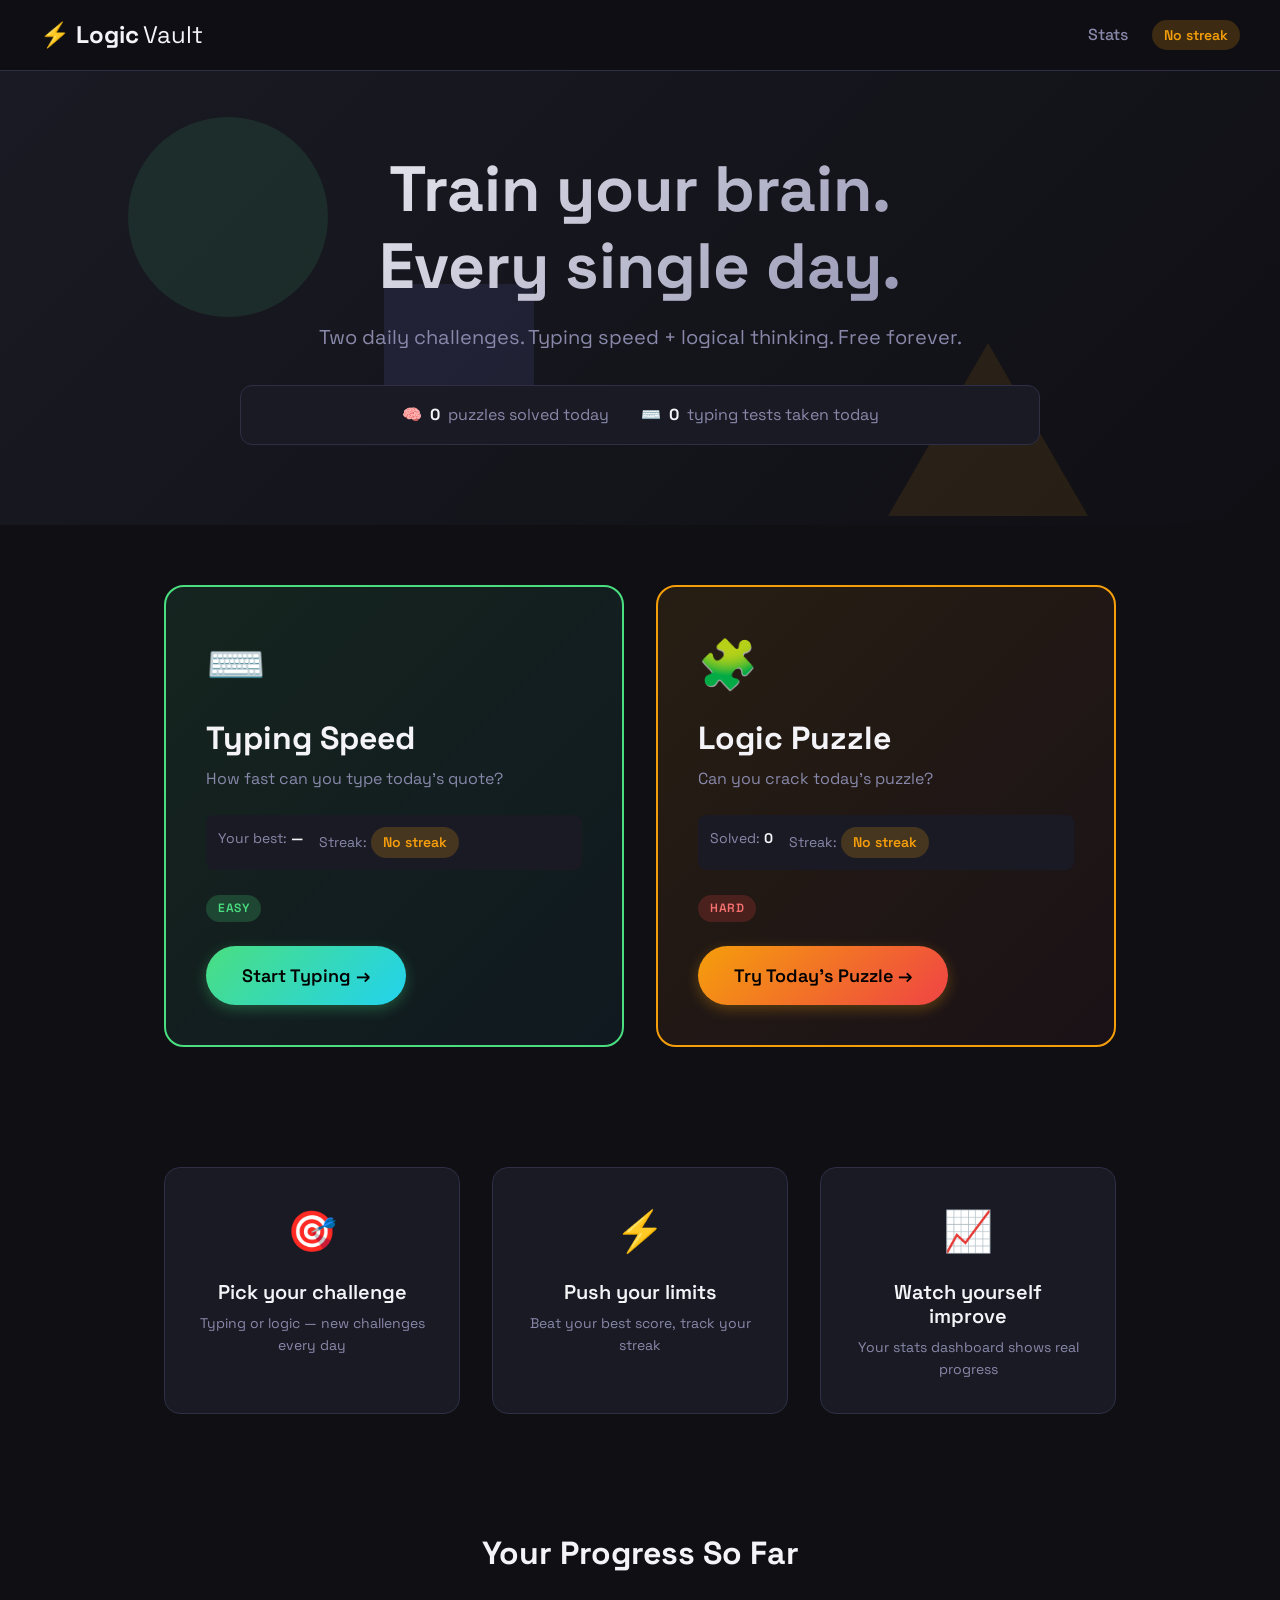
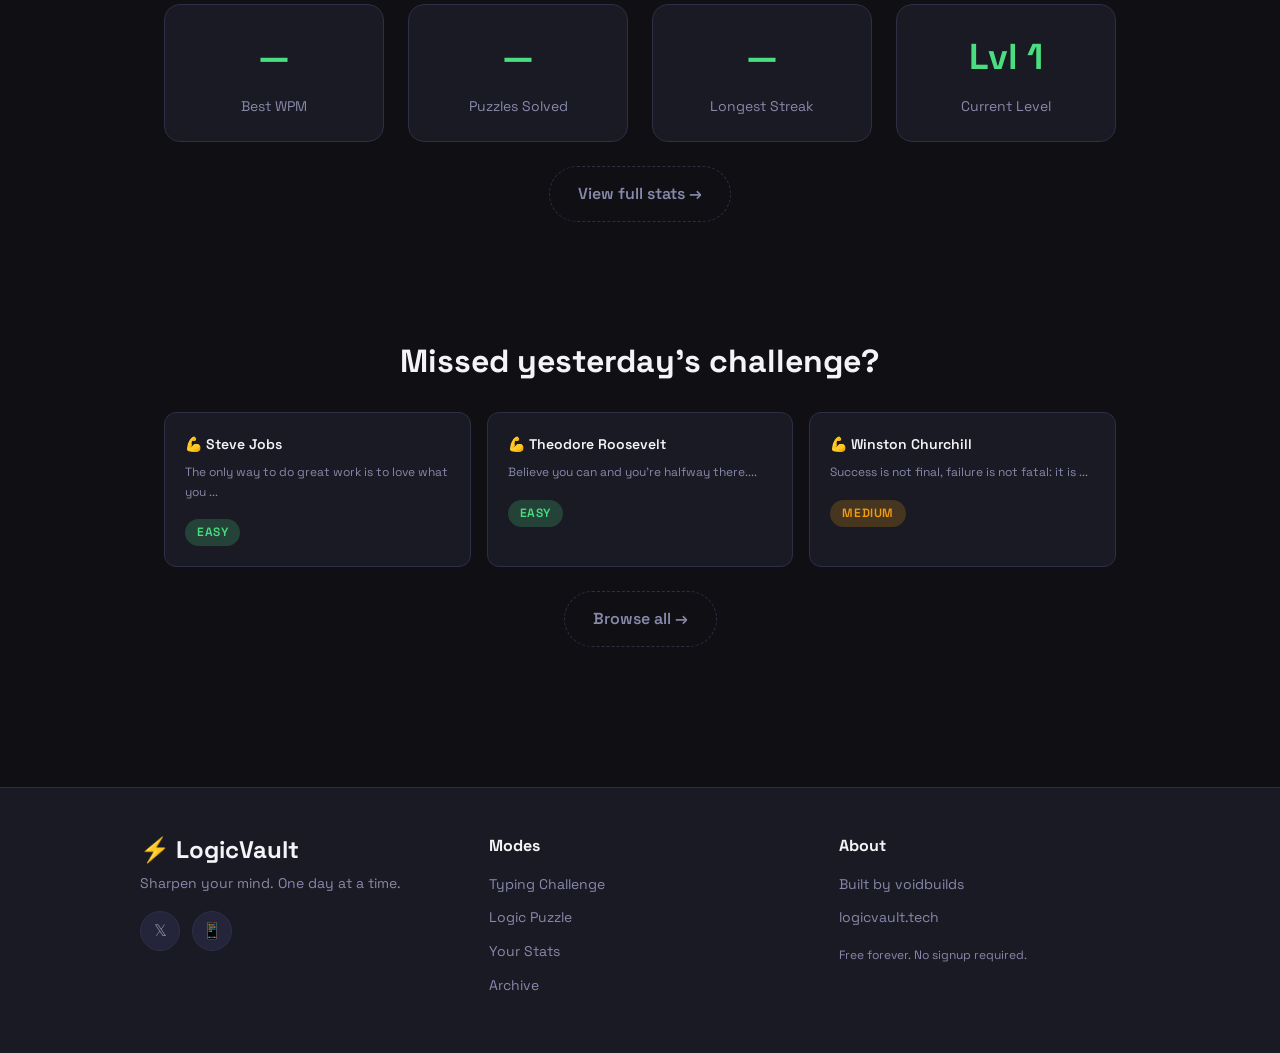
==== commit cfea6e7e: "Create LogicVault.tech - Frontend Brain Training Platform * **Core Features Implemented:** - Built c" ====
--- a/logicvault/index.html
+++ b/logicvault/index.html
@@ -7,30 +7,25 @@
   <!-- SEO -->
   <title>LogicVault — Daily Typing Speed & Logic Puzzle Challenges</title>
   <meta name="description" content="Free daily challenges to improve your typing speed and logical thinking. New typing test and logic puzzle every day. Track your streak and watch yourself improve.">
-  <meta name="keywords" content="typing test, logic puzzles, brain training, daily challenges, WPM, typing speed, puzzles">
+  <meta name="keywords" content="typing test, logic puzzles, brain training, daily challenges, WPM test, puzzle game">
   
   <!-- Open Graph -->
   <meta property="og:title" content="LogicVault — Train Your Brain Daily">
-  <meta property="og:description" content="Free daily typing speed and logic puzzle challenges. Sharpen your mind, one day at a time.">
-  <meta property="og:image" content="assets/og-image.png">
+  <meta property="og:description" content="Two daily challenges: typing speed + logical thinking. Free forever.">
   <meta property="og:type" content="website">
   <meta property="og:url" content="https://logicvault.tech">
-  
-  <!-- Twitter Card -->
   <meta name="twitter:card" content="summary_large_image">
-  <meta name="twitter:title" content="LogicVault — Train Your Brain Daily">
-  <meta name="twitter:description" content="Free daily typing speed and logic puzzle challenges.">
   
   <!-- Fonts -->
   <link rel="preconnect" href="https://fonts.googleapis.com">
   <link rel="preconnect" href="https://fonts.gstatic.com" crossorigin>
   <link href="https://fonts.googleapis.com/css2?family=Space+Grotesk:wght@400;500;600;700&family=Space+Mono:wght@400;700&display=swap" rel="stylesheet">
   
+  <!-- Icons -->
+  <link rel="icon" type="image/svg+xml" href="assets/favicon.svg">
+  
   <!-- Styles -->
   <link rel="stylesheet" href="css/style.css">
-  
-  <!-- Favicon -->
-  <link rel="icon" type="image/svg+xml" href="assets/favicon.svg">
   
   <!-- Schema Markup -->
   <script type="application/ld+json">
@@ -41,22 +36,19 @@
     "description": "Free daily typing speed and logic puzzle challenges",
     "url": "https://logicvault.tech",
     "applicationCategory": "GameApplication",
-    "offers": {
-      "@type": "Offer",
-      "price": "0"
-    }
+    "offers": { "@type": "Offer", "price": "0" }
   }
   </script>
 </head>
 <body>
   <!-- Navigation -->
   <nav class="nav">
-    <div class="container nav__inner">
-      <a href="index.html" class="nav__logo">
-        <span>Logic</span><span style="font-weight: 700;">⚡Vault</span>
+    <div class="nav-container">
+      <a href="index.html" class="nav-logo">
+        ⚡ Logic<span>Vault</span>
       </a>
-      <div class="nav__links">
-        <a href="stats.html">📊 Stats</a>
+      <div class="nav-links">
+        <a href="stats.html" class="nav-link">Stats</a>
         <div id="nav-streak"></div>
       </div>
     </div>
@@ -64,75 +56,78 @@
 
   <!-- Hero Section -->
   <section class="hero">
-    <div class="hero__shapes">
-      <div class="hero__shape hero__shape--1"></div>
-      <div class="hero__shape hero__shape--2"></div>
-      <div class="hero__shape hero__shape--3"></div>
-    </div>
-    
-    <div class="container hero__content">
-      <h1 class="hero__title">Train your brain. Every single day.</h1>
-      <p class="hero__subtitle">Two daily challenges. Typing speed + logical thinking. Free forever.</p>
-      
-      <div class="hero__stats-bar">
-        <span id="today-puzzles-solved">🧠 0 puzzles solved today</span>
-        <span>·</span>
-        <span id="today-typing-tests">⌨️ 0 typing tests taken today</span>
+    <div class="hero-bg-shapes">
+      <div class="shape shape-circle"></div>
+      <div class="shape shape-triangle"></div>
+      <div class="shape shape-square"></div>
+    </div>
+    
+    <div class="hero-content">
+      <h1>Train your brain.<br>Every single day.</h1>
+      <p class="hero-sub">Two daily challenges. Typing speed + logical thinking. Free forever.</p>
+      
+      <div class="hero-stats-bar">
+        <div class="hero-stat">
+          🧠 <strong id="today-puzzles">0</strong> puzzles solved today
+        </div>
+        <div class="hero-stat">
+          ⌨️ <strong id="today-typing">0</strong> typing tests taken today
+        </div>
       </div>
     </div>
   </section>
 
   <!-- Mode Picker -->
-  <section class="container">
-    <div class="mode-picker">
+  <section class="mode-picker">
+    <div class="mode-cards">
       <!-- Typing Card -->
-      <div class="mode-card mode-card--typing">
-        <div class="mode-card__icon">⌨️</div>
-        <h2 class="mode-card__title">Typing Speed</h2>
-        <p class="mode-card__subtitle">How fast can you type today's quote?</p>
-        
-        <div class="mode-card__stats">
-          <span>Your best: <strong id="typing-best-wpm">—</strong> WPM</span>
-          <span>Streak: <strong id="typing-streak">0</strong> 🔥</span>
-        </div>
-        
-        <div id="typing-difficulty-badge" class="mode-card__difficulty difficulty--easy">EASY</div>
+      <div class="mode-card mode-card--typing" onclick="window.location.href='typing.html'">
+        <div class="mode-card-icon">⌨️</div>
+        <h2 class="mode-card-title">Typing Speed</h2>
+        <p class="mode-card-sub">How fast can you type today's quote?</p>
+        
+        <div class="mode-card-stats">
+          <div class="mode-card-stat">Your best: <strong id="typing-best-wpm">—</strong></div>
+          <div class="mode-card-stat">Streak: <strong id="typing-streak">—</strong></div>
+        </div>
+        
+        <div class="mb-3">
+          <span id="typing-difficulty" class="difficulty-badge">—</span>
+        </div>
         
         <div id="typing-action">
-          <a href="typing.html" class="mode-card__btn mode-card__btn--typing">
-            Start Typing →
-          </a>
-        </div>
-        
-        <div id="typing-played" class="mode-card__played hidden">
-          <div class="mode-card__score" id="typing-score">0</div>
-          <div class="mode-card__score-label">WPM · <span id="typing-accuracy">0</span>% accuracy</div>
-          <a href="typing.html" class="btn btn--ghost mt-2">Play again</a>
-        </div>
-      </div>
-      
+          <button class="btn btn-primary btn-large">Start Typing →</button>
+        </div>
+        
+        <div id="typing-completed" class="hidden">
+          <div class="score-badge good mb-2">✓ Completed Today</div>
+          <p class="text-muted" id="typing-score-display"></p>
+          <button class="btn btn-ghost btn-small mt-2" onclick="window.location.href='typing.html'">Play again</button>
+        </div>
+      </div>
+
       <!-- Logic Card -->
-      <div class="mode-card mode-card--logic">
-        <div class="mode-card__icon">🧩</div>
-        <h2 class="mode-card__title">Logic Puzzle</h2>
-        <p class="mode-card__subtitle">Can you crack today's puzzle?</p>
-        
-        <div class="mode-card__stats">
-          <span>Solved: <strong id="logic-solved">0</strong></span>
-          <span>Streak: <strong id="logic-streak">0</strong> 🔥</span>
-        </div>
-        
-        <div id="logic-difficulty-badge" class="mode-card__difficulty difficulty--medium">MEDIUM</div>
+      <div class="mode-card mode-card--logic" onclick="window.location.href='logic.html'">
+        <div class="mode-card-icon">🧩</div>
+        <h2 class="mode-card-title">Logic Puzzle</h2>
+        <p class="mode-card-sub">Can you crack today's puzzle?</p>
+        
+        <div class="mode-card-stats">
+          <div class="mode-card-stat">Solved: <strong id="logic-solved">0</strong></div>
+          <div class="mode-card-stat">Streak: <strong id="logic-streak">—</strong></div>
+        </div>
+        
+        <div class="mb-3">
+          <span id="logic-difficulty" class="difficulty-badge">—</span>
+        </div>
         
         <div id="logic-action">
-          <a href="logic.html" class="mode-card__btn mode-card__btn--logic">
-            Try Today's Puzzle →
-          </a>
-        </div>
-        
-        <div id="logic-played" class="mode-card__played hidden">
-          <div class="mode-card__score" style="color: var(--correct);">✓ Solved!</div>
-          <div class="mode-card__score-label"><span id="logic-hints">0</span> hints used</div>
+          <button class="btn btn-logic btn-large">Try Today's Puzzle →</button>
+        </div>
+        
+        <div id="logic-completed" class="hidden">
+          <div class="score-badge good mb-2">✓ Solved Today</div>
+          <p class="text-muted" id="logic-hints-display"></p>
         </div>
       </div>
     </div>
@@ -140,111 +135,103 @@
 
   <!-- How It Works -->
   <section class="how-it-works">
-    <div class="container">
-      <h2 class="text-center">How It Works</h2>
-      
-      <div class="how-it-works__steps">
-        <div class="step">
-          <div class="step__icon">🎯</div>
-          <h3 class="step__title">Pick your challenge</h3>
-          <p class="step__desc">Typing or logic — new challenges every day</p>
-        </div>
-        
-        <div class="step">
-          <div class="step__icon">⚡</div>
-          <h3 class="step__title">Push your limits</h3>
-          <p class="step__desc">Beat your best score, track your streak</p>
-        </div>
-        
-        <div class="step">
-          <div class="step__icon">📈</div>
-          <h3 class="step__title">Watch yourself improve</h3>
-          <p class="step__desc">Your stats dashboard shows real progress</p>
-        </div>
+    <div class="steps">
+      <div class="step">
+        <div class="step-icon">🎯</div>
+        <h3 class="step-title">Pick your challenge</h3>
+        <p class="step-desc">Typing or logic — new challenges every day</p>
+      </div>
+      <div class="step">
+        <div class="step-icon">⚡</div>
+        <h3 class="step-title">Push your limits</h3>
+        <p class="step-desc">Beat your best score, track your streak</p>
+      </div>
+      <div class="step">
+        <div class="step-icon">📈</div>
+        <h3 class="step-title">Watch yourself improve</h3>
+        <p class="step-desc">Your stats dashboard shows real progress</p>
       </div>
     </div>
   </section>
 
   <!-- Ad Slot -->
-  <div class="container">
-    <div id="ad-banner-top"></div>
+  <div class="ad-container">
+    <script>document.write(renderAdSlot('banner'));</script>
   </div>
 
   <!-- Stats Preview -->
-  <section class="section">
-    <div class="container">
-      <h2 class="text-center mb-3">Your Progress So Far</h2>
-      
-      <div class="grid grid-4">
-        <div class="stat-box">
-          <div class="stat-box__value text-typing" id="stat-best-wpm">—</div>
-          <div class="stat-box__label">Best WPM</div>
-        </div>
-        
-        <div class="stat-box">
-          <div class="stat-box__value text-logic" id="stat-puzzles-solved">—</div>
-          <div class="stat-box__label">Puzzles Solved</div>
-        </div>
-        
-        <div class="stat-box">
-          <div class="stat-box__value" id="stat-longest-streak">—</div>
-          <div class="stat-box__label">Longest Streak 🔥</div>
-        </div>
-        
-        <div class="stat-box">
-          <div class="stat-box__value text-xp" id="stat-level">—</div>
-          <div class="stat-box__label">Current Level</div>
-        </div>
-      </div>
-      
-      <div class="text-center mt-3">
-        <a href="stats.html" class="btn btn--secondary">View full stats →</a>
-      </div>
+  <section class="stats-preview">
+    <h2 class="section-title">Your Progress So Far</h2>
+    
+    <div class="stat-boxes">
+      <div class="stat-box">
+        <div class="stat-box-value" id="stat-best-wpm">—</div>
+        <div class="stat-box-label">Best WPM</div>
+      </div>
+      <div class="stat-box">
+        <div class="stat-box-value" id="stat-puzzles-solved">—</div>
+        <div class="stat-box-label">Puzzles Solved</div>
+      </div>
+      <div class="stat-box">
+        <div class="stat-box-value" id="stat-longest-streak">—</div>
+        <div class="stat-box-label">Longest Streak</div>
+      </div>
+      <div class="stat-box">
+        <div class="stat-box-value" id="stat-current-level">—</div>
+        <div class="stat-box-label">Current Level</div>
+      </div>
+    </div>
+    
+    <div class="text-center mt-3">
+      <a href="stats.html" class="btn btn-ghost">View full stats →</a>
     </div>
   </section>
 
   <!-- Archive Teaser -->
-  <section class="section">
-    <div class="container">
-      <h2 class="text-center mb-3">Missed yesterday's challenge?</h2>
-      
-      <div class="archive-list" id="archive-teaser">
-        <!-- Populated by JS -->
-      </div>
-      
-      <div class="text-center mt-3">
-        <a href="archive.html" class="btn btn--secondary">Browse all →</a>
-      </div>
+  <section class="archive-teaser">
+    <h2 class="section-title">Missed yesterday's challenge?</h2>
+    
+    <div class="teaser-cards" id="teaser-cards">
+      <!-- Populated by JS -->
+    </div>
+    
+    <div class="text-center mt-3">
+      <a href="archive.html" class="btn btn-ghost">Browse all →</a>
     </div>
   </section>
 
   <!-- Footer -->
   <footer class="footer">
-    <div class="container footer__content">
-      <div>
-        <a href="index.html" class="nav__logo" style="margin-bottom: 8px; display: inline-flex;">
-          <span>Logic</span><span style="font-weight: 700;">⚡Vault</span>
-        </a>
-        <p class="text-muted" style="font-size: 0.9rem;">Sharpen your mind. One day at a time.</p>
-      </div>
-      
-      <div class="footer__links">
-        <a href="typing.html">Typing</a>
-        <a href="logic.html">Logic</a>
-        <a href="stats.html">Stats</a>
-        <a href="archive.html">Archive</a>
-      </div>
-      
-      <div class="footer__social">
-        <button class="social-btn" onclick="shareSite('twitter')" title="Share on Twitter">𝕏</button>
-        <button class="social-btn" onclick="shareSite('whatsapp')" title="Share on WhatsApp">📱</button>
-      </div>
-    </div>
-    
-    <div class="container text-center mt-3">
-      <p class="text-muted" style="font-size: 0.85rem;">
-        Built by voidbuilds · logicvault.tech
-      </p>
+    <div class="footer-content">
+      <div class="footer-brand">
+        <h3>⚡ LogicVault</h3>
+        <p>Sharpen your mind. One day at a time.</p>
+        <div class="social-share">
+          <a href="#" class="social-btn" onclick="shareSite('twitter'); return false;">𝕏</a>
+          <a href="#" class="social-btn" onclick="shareSite('whatsapp'); return false;">📱</a>
+        </div>
+      </div>
+      
+      <div class="footer-links">
+        <h4>Modes</h4>
+        <ul>
+          <li><a href="typing.html">Typing Challenge</a></li>
+          <li><a href="logic.html">Logic Puzzle</a></li>
+          <li><a href="stats.html">Your Stats</a></li>
+          <li><a href="archive.html">Archive</a></li>
+        </ul>
+      </div>
+      
+      <div class="footer-links">
+        <h4>About</h4>
+        <ul>
+          <li><a href="#">Built by voidbuilds</a></li>
+          <li><a href="https://logicvault.tech" target="_blank">logicvault.tech</a></li>
+        </ul>
+        <p class="mt-2" style="font-size: 12px; color: var(--muted);">
+          Free forever. No signup required.
+        </p>
+      </div>
     </div>
   </footer>
 
@@ -254,146 +241,93 @@
   <script src="js/stats.js"></script>
   
   <script>
-    // Initialize page
+    // Initialize homepage
     document.addEventListener('DOMContentLoaded', () => {
-      // Check and update streaks
-      checkAndUpdateStreaks();
-      
       const stats = getStats();
-      const levelInfo = getLevel();
-      
-      // Update nav streak (use combined streak)
-      const maxStreak = Math.max(stats.typing.currentStreak, stats.logic.currentStreak);
-      const streakContainer = document.getElementById('nav-streak');
-      if (maxStreak > 0) {
-        streakContainer.innerHTML = renderStreakBadge(maxStreak);
-      }
-      
-      // Update today's activity stats
-      const todayTyped = stats.typing.history.filter(h => isToday(h.date)).length;
-      const todaySolved = stats.logic.history.filter(h => isToday(h.date) && h.solved).length;
-      
-      document.getElementById('today-typing-tests').textContent = `⌨️ ${todayTyped} typing tests taken today`;
-      document.getElementById('today-puzzles-solved').textContent = `🧠 ${todaySolved} puzzles solved today`;
-      
-      // Update typing card
+      
+      // Update nav streak
+      const longestStreak = Math.max(stats.typing.longestStreak, stats.logic.longestStreak);
+      document.getElementById('nav-streak').innerHTML = renderStreakBadge(longestStreak);
+      
+      // Today's play counts
+      document.getElementById('today-typing').textContent = getTodayPlayCount('typing');
+      document.getElementById('today-puzzles').textContent = getTodayPlayCount('logic');
+      
+      // Typing card
       const typingStreak = getStreak('typing');
-      document.getElementById('typing-best-wpm').textContent = stats.typing.bestWPM || '—';
-      document.getElementById('typing-streak').textContent = typingStreak.current;
-      
-      // Check if played typing today
-      const todayTypingResult = getTodayResult('typing');
-      if (todayTypingResult) {
-        document.getElementById('typing-action').classList.add('hidden');
-        document.getElementById('typing-played').classList.remove('hidden');
-        document.getElementById('typing-score').textContent = todayTypingResult.wpm;
-        document.getElementById('typing-accuracy').textContent = todayTypingResult.accuracy;
-      }
-      
-      // Update logic card
+      document.getElementById('typing-best-wpm').textContent = stats.typing.bestWPM > 0 ? `${stats.typing.bestWPM} WPM` : '—';
+      document.getElementById('typing-streak').innerHTML = renderStreakBadge(typingStreak.current);
+      
+      const todayQuote = getTodayQuote();
+      if (todayQuote) {
+        document.getElementById('typing-difficulty').textContent = todayQuote.difficulty.toUpperCase();
+        document.getElementById('typing-difficulty').className = `difficulty-badge difficulty-${todayQuote.difficulty}`;
+      }
+      
+      if (hasPlayedToday('typing')) {
+        const lastGame = stats.typing.history[0];
+        if (lastGame) {
+          document.getElementById('typing-action').classList.add('hidden');
+          document.getElementById('typing-completed').classList.remove('hidden');
+          document.getElementById('typing-score-display').textContent = `${lastGame.wpm} WPM · ${lastGame.accuracy}%`;
+        }
+      }
+      
+      // Logic card
       const logicStreak = getStreak('logic');
       document.getElementById('logic-solved').textContent = stats.logic.solved;
-      document.getElementById('logic-streak').textContent = logicStreak.current;
-      
-      // Check if solved logic today
-      const todayLogicResult = getTodayResult('logic');
-      if (todayLogicResult) {
-        document.getElementById('logic-action').classList.add('hidden');
-        document.getElementById('logic-played').classList.remove('hidden');
-        document.getElementById('logic-hints').textContent = todayLogicResult.hintsUsed;
-      }
-      
-      // Update today's difficulty badges
-      const todayQuote = getTodayQuote();
+      document.getElementById('logic-streak').innerHTML = renderStreakBadge(logicStreak.current);
+      
       const todayPuzzle = getTodayPuzzle();
-      
-      const typingBadge = document.getElementById('typing-difficulty-badge');
-      typingBadge.textContent = todayQuote.difficulty.toUpperCase();
-      typingBadge.className = `mode-card__difficulty difficulty--${todayQuote.difficulty}`;
-      
-      const logicBadge = document.getElementById('logic-difficulty-badge');
-      logicBadge.textContent = todayPuzzle.difficulty.toUpperCase();
-      logicBadge.className = `mode-card__difficulty difficulty--${todayPuzzle.difficulty}`;
-      
-      // Update stats preview
-      document.getElementById('stat-best-wpm').textContent = stats.typing.bestWPM || '—';
-      document.getElementById('stat-puzzles-solved').textContent = stats.logic.solved || '—';
+      if (todayPuzzle) {
+        document.getElementById('logic-difficulty').textContent = todayPuzzle.difficulty.toUpperCase();
+        document.getElementById('logic-difficulty').className = `difficulty-badge difficulty-${todayPuzzle.difficulty}`;
+      }
+      
+      if (hasPlayedToday('logic')) {
+        const lastGame = stats.logic.history[0];
+        if (lastGame && lastGame.solved) {
+          document.getElementById('logic-action').classList.add('hidden');
+          document.getElementById('logic-completed').classList.remove('hidden');
+          document.getElementById('logic-hints-display').textContent = `${lastGame.hintsUsed} hint${lastGame.hintsUsed !== 1 ? 's' : ''} used`;
+        }
+      }
+      
+      // Stats preview
+      document.getElementById('stat-best-wpm').textContent = stats.typing.bestWPM > 0 ? stats.typing.bestWPM : '—';
+      document.getElementById('stat-puzzles-solved').textContent = stats.logic.solved > 0 ? stats.logic.solved : '—';
       document.getElementById('stat-longest-streak').textContent = Math.max(stats.typing.longestStreak, stats.logic.longestStreak) || '—';
-      document.getElementById('stat-level').textContent = `Lvl ${levelInfo.level}`;
-      
-      // Render ad slot
-      const adContainer = document.getElementById('ad-banner-top');
-      if (adContainer) {
-        adContainer.appendChild(renderAdSlot('banner'));
-      }
-      
-      // Populate archive teaser with last 3 items
-      renderArchiveTeaser();
-    });
-    
-    /**
-     * Render archive teaser with last 3 quotes and puzzles
-     */
-    function renderArchiveTeaser() {
-      const container = document.getElementById('archive-teaser');
-      if (!container) return;
-      
-      const todayIndex = getTodayIndex(QUOTES);
-      const prevIndices = [
-        (todayIndex - 1 + QUOTES.length) % QUOTES.length,
-        (todayIndex - 2 + QUOTES.length) % QUOTES.length,
-        (todayIndex - 3 + QUOTES.length) % QUOTES.length
-      ];
-      
-      const items = prevIndices.map(i => {
-        const quote = QUOTES[i];
-        const puzzle = PUZZLES[i];
-        
-        const quotePlayed = getStats().typing.history.find(h => h.quoteId === quote.id);
-        const puzzlePlayed = getStats().logic.history.find(h => h.puzzleId === puzzle.id);
-        
-        return `
-          <div class="archive-item">
-            <div class="archive-item__content">
-              <div class="flex items-center gap-2">
-                <span class="badge badge--typing">⌨️ Quote</span>
-                <span class="badge badge--logic">🧩 Puzzle</span>
-              </div>
-              <div class="archive-item__meta">
-                <span>${quote.author}</span>
-                <span>·</span>
-                <span>${getCategoryIcon(puzzle.category)} ${puzzle.category}</span>
-              </div>
-            </div>
-            <div class="flex gap-2">
-              ${quotePlayed ? '<span class="badge badge--typing">✓ Played</span>' : ''}
-              ${puzzlePlayed && puzzlePlayed.solved ? '<span class="badge badge--logic">✓ Solved</span>' : ''}
-              <a href="typing.html?quote=${quote.id}" class="btn btn--sm btn--ghost">Try Quote</a>
-              <a href="logic.html?puzzle=${puzzle.id}" class="btn btn--sm btn--ghost">Try Puzzle</a>
+      document.getElementById('stat-current-level').textContent = `Lvl ${stats.level}`;
+      
+      // Archive teaser - show last 3 items
+      const teaserContainer = document.getElementById('teaser-cards');
+      const recentQuotes = QUOTES.slice(0, 3);
+      
+      let teaserHTML = '';
+      recentQuotes.forEach((quote, i) => {
+        teaserHTML += `
+          <div class="teaser-card">
+            <div class="teaser-card-title">${getCategoryIcon(quote.category)} ${quote.author}</div>
+            <div class="teaser-card-meta">${quote.text.substring(0, 50)}...</div>
+            <div class="mt-2">
+              <span class="difficulty-badge difficulty-${quote.difficulty}">${quote.difficulty}</span>
             </div>
           </div>
         `;
       });
       
-      container.innerHTML = items.join('');
-    }
-    
-    /**
-     * Share site on social media
-     */
+      teaserContainer.innerHTML = teaserHTML;
+    });
+    
+    // Share site function
     function shareSite(platform) {
-      const url = encodeURIComponent('https://logicvault.tech');
-      const text = encodeURIComponent('Sharpen your mind. One day at a time. Free daily typing speed and logic puzzle challenges!');
-      
-      let shareUrl;
+      const text = 'Train your brain daily with LogicVault — free typing speed tests and logic puzzles! 🔥';
+      const url = 'https://logicvault.tech';
+      
       if (platform === 'twitter') {
-        shareUrl = `https://twitter.com/intent/tweet?url=${url}&text=${text}`;
+        window.open(`https://twitter.com/intent/tweet?text=${encodeURIComponent(text)}&url=${encodeURIComponent(url)}`, '_blank');
       } else if (platform === 'whatsapp') {
-        shareUrl = `https://wa.me/?text=${text}%20${url}`;
-      }
-      
-      if (shareUrl) {
-        window.open(shareUrl, '_blank', 'width=600,height=400');
+        window.open(`https://wa.me/?text=${encodeURIComponent(text + ' ' + url)}`, '_blank');
       }
     }
   </script>
--- a/logicvault/css/style.css
+++ b/logicvault/css/style.css
@@ -1,9 +1,30 @@
 /* ========================================
-   LOGICVAULT — Global Stylesheet
-   Colorful, Gamified, Modern
+   LOGICVAULT — GLOBAL STYLESHEET
+   Gamified, colorful, modern design
    ======================================== */
 
-/* --- CSS VARIABLES --- */
+/* CSS RESET */
+*, *::before, *::after {
+  box-sizing: border-box;
+  margin: 0;
+  padding: 0;
+}
+
+html {
+  font-size: 16px;
+  scroll-behavior: smooth;
+}
+
+body {
+  font-family: 'Space Grotesk', sans-serif;
+  background: var(--bg);
+  color: var(--text);
+  line-height: 1.6;
+  min-height: 100vh;
+  overflow-x: hidden;
+}
+
+/* COLOR VARIABLES */
 :root {
   --bg:           #0f0f14;
   --surface:      #1a1a24;
@@ -28,32 +49,21 @@
   --grad-typing:  linear-gradient(135deg, #4ade80, #22d3ee);
   --grad-logic:   linear-gradient(135deg, #f59e0b, #ef4444);
   --grad-hero:    linear-gradient(135deg, #1a1a24 0%, #0f0f14 100%);
-
-  /* Typography */
-  --font-ui: 'Space Grotesk', sans-serif;
-  --font-mono: 'Space Mono', monospace;
-}
-
-/* --- RESET & BASE --- */
-* {
-  margin: 0;
-  padding: 0;
-  box-sizing: border-box;
-}
-
-html {
-  scroll-behavior: smooth;
-}
-
-body {
-  font-family: var(--font-ui);
-  background: var(--bg);
+  --grad-xp:      linear-gradient(90deg, #818cf8, #c084fc);
+}
+
+/* TYPOGRAPHY */
+h1, h2, h3, h4, h5, h6 {
+  font-weight: 700;
+  line-height: 1.2;
   color: var(--text);
-  line-height: 1.6;
-  min-height: 100vh;
-  overflow-x: hidden;
-}
-
+}
+
+.space-mono {
+  font-family: 'Space Mono', monospace;
+}
+
+/* LINKS */
 a {
   color: var(--typing);
   text-decoration: none;
@@ -64,204 +74,184 @@
   color: var(--xp);
 }
 
-img {
-  max-width: 100%;
-  display: block;
-}
-
-button {
-  font-family: var(--font-ui);
+/* BUTTONS */
+.btn {
+  display: inline-flex;
+  align-items: center;
+  justify-content: center;
+  gap: 8px;
+  padding: 14px 28px;
+  border-radius: 9999px;
+  font-family: 'Space Grotesk', sans-serif;
+  font-size: 16px;
+  font-weight: 600;
+  border: none;
   cursor: pointer;
-  border: none;
-  outline: none;
-}
-
-input, textarea {
-  font-family: var(--font-ui);
-  background: var(--surface);
-  border: 1px solid var(--border);
+  transition: all 0.2s ease;
+  text-decoration: none;
+}
+
+.btn-primary {
+  background: var(--grad-typing);
+  color: #000;
+  box-shadow: 0 4px 14px rgba(74, 222, 128, 0.3);
+}
+
+.btn-primary:hover {
+  transform: translateY(-2px);
+  box-shadow: 0 6px 20px rgba(74, 222, 128, 0.4);
+}
+
+.btn-logic {
+  background: var(--grad-logic);
+  color: #000;
+  box-shadow: 0 4px 14px rgba(245, 158, 11, 0.3);
+}
+
+.btn-logic:hover {
+  transform: translateY(-2px);
+  box-shadow: 0 6px 20px rgba(245, 158, 11, 0.4);
+}
+
+.btn-secondary {
+  background: var(--surface2);
   color: var(--text);
-  padding: 12px 16px;
-  border-radius: 8px;
-  font-size: 16px;
-}
-
-input:focus, textarea:focus {
+  border: 1px solid var(--border);
+}
+
+.btn-secondary:hover {
+  background: var(--border);
+}
+
+.btn-ghost {
+  background: transparent;
+  color: var(--muted);
+  border: 1px dashed var(--border);
+}
+
+.btn-ghost:hover {
   border-color: var(--typing);
-  outline: none;
-}
-
-/* --- TYPOGRAPHY --- */
-h1, h2, h3, h4, h5, h6 {
-  font-weight: 700;
-  line-height: 1.2;
-}
-
-h1 { font-size: 2.5rem; }
-h2 { font-size: 2rem; }
-h3 { font-size: 1.5rem; }
-
-.text-muted { color: var(--muted); }
-.text-typing { color: var(--typing); }
-.text-logic { color: var(--logic); }
-.text-xp { color: var(--xp); }
-.text-correct { color: var(--correct); }
-.text-wrong { color: var(--wrong); }
-
-/* --- LAYOUT UTILITIES --- */
-.container {
-  max-width: 1200px;
-  margin: 0 auto;
-  padding: 0 20px;
-}
-
-.section {
-  padding: 60px 0;
-}
-
-.flex { display: flex; }
-.flex-col { flex-direction: column; }
-.items-center { align-items: center; }
-.justify-center { justify-content: center; }
-.justify-between { justify-content: space-between; }
-.gap-1 { gap: 8px; }
-.gap-2 { gap: 16px; }
-.gap-3 { gap: 24px; }
-.gap-4 { gap: 32px; }
-
-.grid {
-  display: grid;
-  gap: 24px;
-}
-
-.grid-2 { grid-template-columns: repeat(2, 1fr); }
-.grid-3 { grid-template-columns: repeat(3, 1fr); }
-.grid-4 { grid-template-columns: repeat(4, 1fr); }
-
-/* --- NAVIGATION --- */
+  color: var(--typing);
+}
+
+.btn-small {
+  padding: 8px 16px;
+  font-size: 14px;
+}
+
+.btn-large {
+  padding: 18px 36px;
+  font-size: 18px;
+}
+
+/* NAVIGATION */
 .nav {
   position: sticky;
   top: 0;
-  z-index: 100;
-  background: rgba(15, 15, 20, 0.8);
+  z-index: 1000;
+  background: rgba(15, 15, 20, 0.85);
   backdrop-filter: blur(12px);
   border-bottom: 1px solid var(--border);
-  padding: 16px 0;
-}
-
-.nav__inner {
-  display: flex;
-  align-items: center;
+  padding: 16px 24px;
+}
+
+.nav-container {
+  max-width: 1200px;
+  margin: 0 auto;
+  display: flex;
   justify-content: space-between;
-}
-
-.nav__logo {
-  font-size: 1.5rem;
+  align-items: center;
+}
+
+.nav-logo {
+  font-family: 'Space Grotesk', sans-serif;
+  font-size: 24px;
   font-weight: 700;
-  display: flex;
-  align-items: center;
-  gap: 8px;
-}
-
-.nav__logo span:first-child {
+  color: var(--text);
+  display: flex;
+  align-items: center;
+  gap: 4px;
+}
+
+.nav-logo span {
   font-weight: 400;
 }
 
-.nav__links {
+.nav-links {
   display: flex;
   gap: 24px;
   align-items: center;
 }
 
-.nav__streak {
-  display: flex;
-  align-items: center;
-  gap: 6px;
-  background: var(--surface);
-  padding: 6px 12px;
-  border-radius: 20px;
-  font-size: 0.9rem;
-}
-
-.nav__streak--active {
-  animation: streak-glow 2s ease-in-out infinite;
-}
-
-@keyframes streak-glow {
-  0%, 100% { box-shadow: 0 0 0 0 rgba(245, 158, 11, 0.4); }
-  50% { box-shadow: 0 0 20px 5px rgba(245, 158, 11, 0.2); }
-}
-
-/* --- HERO SECTION --- */
+.nav-link {
+  color: var(--muted);
+  font-weight: 500;
+  transition: color 0.2s ease;
+}
+
+.nav-link:hover {
+  color: var(--text);
+}
+
+/* HERO SECTION */
 .hero {
   position: relative;
-  padding: 80px 0 60px;
+  padding: 80px 24px;
+  background: var(--grad-hero);
   overflow: hidden;
 }
 
-.hero__shapes {
+.hero-bg-shapes {
   position: absolute;
   inset: 0;
+  overflow: hidden;
   pointer-events: none;
-  overflow: hidden;
-}
-
-.hero__shape {
+}
+
+.shape {
   position: absolute;
   opacity: 0.1;
-  animation: float-a 20s ease-in-out infinite;
-}
-
-.hero__shape--1 {
+  animation: float-a 8s ease-in-out infinite;
+}
+
+.shape-circle {
   width: 200px;
   height: 200px;
+  border-radius: 50%;
   background: var(--typing);
-  border-radius: 50%;
   top: 10%;
   left: 10%;
-  animation-delay: 0s;
-}
-
-.hero__shape--2 {
+}
+
+.shape-triangle {
+  width: 0;
+  height: 0;
+  border-left: 100px solid transparent;
+  border-right: 100px solid transparent;
+  border-bottom: 173px solid var(--logic);
+  top: 60%;
+  right: 15%;
+  animation: float-b 10s ease-in-out infinite;
+}
+
+.shape-square {
   width: 150px;
   height: 150px;
-  background: var(--logic);
-  clip-path: polygon(50% 0%, 0% 100%, 100% 100%);
-  top: 60%;
-  right: 15%;
-  animation: float-b 25s ease-in-out infinite;
-}
-
-.hero__shape--3 {
-  width: 100px;
-  height: 100px;
   background: var(--xp);
-  clip-path: polygon(50% 0%, 100% 50%, 50% 100%, 0% 50%);
   bottom: 20%;
-  left: 20%;
-  animation-delay: -5s;
-}
-
-@keyframes float-a {
-  0%, 100% { transform: translateY(0) rotate(0deg); }
-  50% { transform: translateY(-30px) rotate(180deg); }
-}
-
-@keyframes float-b {
-  0%, 100% { transform: translateY(0) rotate(45deg); }
-  50% { transform: translateY(20px) rotate(225deg); }
-}
-
-.hero__content {
+  left: 30%;
+  animation: float-a 12s ease-in-out infinite reverse;
+}
+
+.hero-content {
   position: relative;
-  z-index: 1;
-  text-align: center;
   max-width: 800px;
   margin: 0 auto;
-}
-
-.hero__title {
-  font-size: 3.5rem;
+  text-align: center;
+}
+
+.hero h1 {
+  font-size: 64px;
   margin-bottom: 16px;
   background: linear-gradient(135deg, var(--text) 0%, var(--muted) 100%);
   -webkit-background-clip: text;
@@ -269,328 +259,333 @@
   background-clip: text;
 }
 
-.hero__subtitle {
-  font-size: 1.25rem;
+.hero-sub {
+  font-size: 20px;
   color: var(--muted);
   margin-bottom: 32px;
 }
 
-.hero__stats-bar {
-  display: inline-flex;
-  gap: 24px;
+.hero-stats-bar {
+  display: flex;
+  justify-content: center;
+  gap: 32px;
+  padding: 16px 24px;
   background: var(--surface);
-  padding: 12px 24px;
   border-radius: 12px;
   border: 1px solid var(--border);
-  font-size: 0.95rem;
-}
-
-/* --- MODE CARDS --- */
+  margin-top: 32px;
+}
+
+.hero-stat {
+  display: flex;
+  align-items: center;
+  gap: 8px;
+  color: var(--muted);
+}
+
+.hero-stat strong {
+  color: var(--text);
+}
+
+/* MODE PICKER */
 .mode-picker {
+  max-width: 1000px;
+  margin: 0 auto;
+  padding: 60px 24px;
+}
+
+.mode-cards {
   display: grid;
   grid-template-columns: repeat(2, 1fr);
   gap: 32px;
-  margin: 60px 0;
 }
 
 .mode-card {
-  background: var(--surface);
+  padding: 40px;
   border-radius: 20px;
-  padding: 40px;
-  text-align: center;
-  transition: transform 0.3s ease, box-shadow 0.3s ease;
-  position: relative;
-  overflow: hidden;
-}
-
-.mode-card::before {
-  content: '';
-  position: absolute;
-  inset: 0;
-  opacity: 0.1;
-  z-index: 0;
-}
-
-.mode-card--typing::before {
-  background: var(--grad-typing);
-}
-
-.mode-card--logic::before {
-  background: var(--grad-logic);
+  border: 2px solid;
+  transition: all 0.3s ease;
+  cursor: pointer;
 }
 
 .mode-card:hover {
-  transform: translateY(-8px);
-  box-shadow: 0 20px 40px rgba(0, 0, 0, 0.3);
-}
-
-.mode-card__icon {
-  font-size: 3rem;
+  transform: translateY(-4px);
+}
+
+.mode-card--typing {
+  background: linear-gradient(135deg, rgba(74, 222, 128, 0.1) 0%, rgba(34, 211, 238, 0.05) 100%);
+  border-color: var(--typing);
+}
+
+.mode-card--logic {
+  background: linear-gradient(135deg, rgba(245, 158, 11, 0.1) 0%, rgba(239, 68, 68, 0.05) 100%);
+  border-color: var(--logic);
+}
+
+.mode-card-icon {
+  font-size: 48px;
   margin-bottom: 16px;
-  position: relative;
-  z-index: 1;
-}
-
-.mode-card__title {
-  font-size: 2rem;
+}
+
+.mode-card-title {
+  font-size: 32px;
+  font-weight: 700;
   margin-bottom: 8px;
-  position: relative;
-  z-index: 1;
-}
-
-.mode-card--typing .mode-card__title {
-  color: var(--typing);
-}
-
-.mode-card--logic .mode-card__title {
-  color: var(--logic);
-}
-
-.mode-card__subtitle {
+}
+
+.mode-card-sub {
   color: var(--muted);
   margin-bottom: 24px;
-  position: relative;
-  z-index: 1;
-}
-
-.mode-card__stats {
-  display: flex;
-  justify-content: center;
+}
+
+.mode-card-stats {
+  display: flex;
   gap: 16px;
   margin-bottom: 24px;
-  font-size: 0.95rem;
-  color: var(--muted);
-  position: relative;
-  z-index: 1;
-}
-
-.mode-card__difficulty {
+  padding: 12px;
+  background: var(--surface);
+  border-radius: 8px;
+}
+
+.mode-card-stat {
+  font-size: 14px;
+  color: var(--muted);
+}
+
+.mode-card-stat strong {
+  color: var(--text);
+}
+
+.difficulty-badge {
   display: inline-block;
-  padding: 6px 16px;
-  border-radius: 20px;
-  font-size: 0.85rem;
+  padding: 4px 12px;
+  border-radius: 9999px;
+  font-size: 12px;
   font-weight: 600;
-  margin-bottom: 24px;
   text-transform: uppercase;
   letter-spacing: 0.05em;
-  position: relative;
-  z-index: 1;
-}
-
-.difficulty--easy {
+}
+
+.difficulty-easy {
   background: rgba(74, 222, 128, 0.2);
   color: var(--typing);
 }
 
-.difficulty--medium {
-  background: rgba(251, 191, 36, 0.2);
-  color: var(--warning);
-}
-
-.difficulty--hard {
-  background: rgba(248, 113, 113, 0.2);
+.difficulty-medium {
+  background: rgba(245, 158, 11, 0.2);
+  color: var(--logic);
+}
+
+.difficulty-hard {
+  background: rgba(239, 68, 68, 0.2);
   color: var(--wrong);
 }
 
-.mode-card__btn {
-  display: inline-block;
-  padding: 16px 32px;
-  border-radius: 50px;
-  font-size: 1.1rem;
+.streak-badge {
+  display: inline-flex;
+  align-items: center;
+  gap: 4px;
+  padding: 4px 12px;
+  border-radius: 9999px;
+  background: rgba(245, 158, 11, 0.2);
+  color: var(--logic);
   font-weight: 600;
-  color: #0f0f14;
-  transition: transform 0.2s ease, box-shadow 0.2s ease;
-  position: relative;
-  z-index: 1;
-}
-
-.mode-card__btn--typing {
-  background: var(--grad-typing);
-}
-
-.mode-card__btn--logic {
-  background: var(--grad-logic);
-}
-
-.mode-card__btn:hover {
-  transform: scale(1.05);
-  box-shadow: 0 10px 30px rgba(0, 0, 0, 0.3);
-}
-
-.mode-card__played {
-  position: relative;
-  z-index: 1;
-}
-
-.mode-card__score {
-  font-size: 2.5rem;
+  font-size: 14px;
+}
+
+.streak-badge.glowing {
+  animation: streak-glow 2s ease-in-out infinite;
+}
+
+@keyframes streak-glow {
+  0%, 100% { box-shadow: 0 0 10px rgba(245, 158, 11, 0.3); }
+  50% { box-shadow: 0 0 20px rgba(245, 158, 11, 0.6); }
+}
+
+/* HOW IT WORKS */
+.how-it-works {
+  max-width: 1000px;
+  margin: 0 auto;
+  padding: 60px 24px;
+}
+
+.steps {
+  display: grid;
+  grid-template-columns: repeat(3, 1fr);
+  gap: 32px;
+}
+
+.step {
+  text-align: center;
+  padding: 32px;
+  background: var(--surface);
+  border-radius: 16px;
+  border: 1px solid var(--border);
+}
+
+.step-icon {
+  font-size: 40px;
+  margin-bottom: 16px;
+}
+
+.step-title {
+  font-size: 20px;
+  font-weight: 600;
+  margin-bottom: 8px;
+}
+
+.step-desc {
+  color: var(--muted);
+  font-size: 14px;
+}
+
+/* STATS PREVIEW */
+.stats-preview {
+  max-width: 1000px;
+  margin: 0 auto;
+  padding: 60px 24px;
+}
+
+.section-title {
+  font-size: 32px;
+  text-align: center;
+  margin-bottom: 32px;
+}
+
+.stat-boxes {
+  display: grid;
+  grid-template-columns: repeat(4, 1fr);
+  gap: 24px;
+}
+
+.stat-box {
+  padding: 24px;
+  background: var(--surface);
+  border-radius: 16px;
+  border: 1px solid var(--border);
+  text-align: center;
+}
+
+.stat-box-value {
+  font-size: 36px;
   font-weight: 700;
+  color: var(--typing);
   margin-bottom: 8px;
 }
 
-.mode-card__score-label {
-  color: var(--muted);
-  font-size: 0.95rem;
-}
-
-/* --- BUTTONS --- */
-.btn {
-  display: inline-flex;
-  align-items: center;
-  justify-content: center;
-  gap: 8px;
-  padding: 14px 28px;
-  border-radius: 50px;
-  font-size: 1rem;
-  font-weight: 600;
-  transition: all 0.2s ease;
-  cursor: pointer;
-}
-
-.btn--primary {
-  background: var(--grad-typing);
-  color: #0f0f14;
-}
-
-.btn--secondary {
-  background: var(--surface2);
-  color: var(--text);
-  border: 1px solid var(--border);
-}
-
-.btn--ghost {
-  background: transparent;
-  color: var(--text);
-  border: 1px dashed var(--border);
-}
-
-.btn:hover {
-  transform: translateY(-2px);
-  box-shadow: 0 8px 20px rgba(0, 0, 0, 0.2);
-}
-
-.btn:active {
-  transform: translateY(0);
-}
-
-.btn--sm {
-  padding: 10px 20px;
-  font-size: 0.9rem;
-}
-
-.btn--lg {
-  padding: 18px 36px;
-  font-size: 1.1rem;
-}
-
-/* --- CARDS --- */
-.card {
-  background: var(--surface);
-  border: 1px solid var(--border);
-  border-radius: 16px;
-  padding: 24px;
-}
-
-.card--hover:hover {
-  border-color: var(--typing);
-}
-
-.stat-box {
+.stat-box-label {
+  color: var(--muted);
+  font-size: 14px;
+}
+
+/* ARCHIVE TEASER */
+.archive-teaser {
+  max-width: 1000px;
+  margin: 0 auto;
+  padding: 60px 24px;
+}
+
+.teaser-cards {
+  display: grid;
+  grid-template-columns: repeat(3, 1fr);
+  gap: 16px;
+}
+
+.teaser-card {
+  padding: 20px;
   background: var(--surface);
   border-radius: 12px;
-  padding: 20px;
-  text-align: center;
-  border: 1px solid var(--border);
-}
-
-.stat-box__value {
-  font-size: 2rem;
-  font-weight: 700;
-  margin-bottom: 4px;
-}
-
-.stat-box__label {
-  color: var(--muted);
-  font-size: 0.9rem;
-}
-
-/* --- BADGES --- */
-.badge {
-  display: inline-flex;
-  align-items: center;
-  gap: 6px;
-  padding: 6px 12px;
-  border-radius: 20px;
-  font-size: 0.85rem;
+  border: 1px solid var(--border);
+}
+
+.teaser-card-title {
+  font-size: 14px;
   font-weight: 600;
-}
-
-.badge--typing {
-  background: rgba(74, 222, 128, 0.15);
-  color: var(--typing);
-}
-
-.badge--logic {
-  background: rgba(245, 158, 11, 0.15);
-  color: var(--logic);
-}
-
-.badge--xp {
-  background: rgba(129, 140, 248, 0.15);
-  color: var(--xp);
-}
-
-/* --- XP BAR --- */
-.xp-bar {
-  width: 100%;
-  height: 12px;
+  margin-bottom: 8px;
+}
+
+.teaser-card-meta {
+  font-size: 12px;
+  color: var(--muted);
+}
+
+/* FOOTER */
+.footer {
+  background: var(--surface);
+  border-top: 1px solid var(--border);
+  padding: 48px 24px;
+  margin-top: 80px;
+}
+
+.footer-content {
+  max-width: 1000px;
+  margin: 0 auto;
+  display: grid;
+  grid-template-columns: repeat(3, 1fr);
+  gap: 48px;
+}
+
+.footer-brand h3 {
+  font-size: 24px;
+  margin-bottom: 8px;
+}
+
+.footer-brand p {
+  color: var(--muted);
+  font-size: 14px;
+}
+
+.footer-links h4 {
+  font-size: 16px;
+  margin-bottom: 16px;
+}
+
+.footer-links ul {
+  list-style: none;
+}
+
+.footer-links li {
+  margin-bottom: 8px;
+}
+
+.footer-links a {
+  color: var(--muted);
+  font-size: 14px;
+}
+
+.footer-links a:hover {
+  color: var(--text);
+}
+
+.social-share {
+  display: flex;
+  gap: 12px;
+  margin-top: 16px;
+}
+
+.social-btn {
+  width: 40px;
+  height: 40px;
+  border-radius: 50%;
   background: var(--surface2);
-  border-radius: 6px;
-  overflow: hidden;
-  margin: 8px 0;
-}
-
-.xp-bar__fill {
-  height: 100%;
-  background: var(--grad-typing);
-  border-radius: 6px;
-  transition: width 0.5s ease;
-}
-
-.xp-bar__text {
-  display: flex;
-  justify-content: space-between;
-  font-size: 0.85rem;
-  color: var(--muted);
-}
-
-/* --- LEVEL BADGE --- */
-.level-badge {
-  display: inline-flex;
-  align-items: center;
-  gap: 8px;
-  background: var(--surface2);
-  padding: 8px 16px;
-  border-radius: 12px;
-  border: 1px solid var(--border);
-}
-
-.level-badge__num {
-  font-size: 1.25rem;
-  font-weight: 700;
-  color: var(--xp);
-}
-
-.level-badge__title {
-  color: var(--muted);
-  font-size: 0.9rem;
-}
-
-/* --- TYPING GAME --- */
+  border: 1px solid var(--border);
+  display: flex;
+  align-items: center;
+  justify-content: center;
+  color: var(--muted);
+  transition: all 0.2s ease;
+}
+
+.social-btn:hover {
+  background: var(--typing);
+  color: #000;
+}
+
+/* TYPING PAGE */
 .typing-container {
   max-width: 800px;
   margin: 0 auto;
-  padding: 40px 20px;
+  padding: 40px 24px;
 }
 
 .typing-header {
@@ -598,155 +593,260 @@
   justify-content: space-between;
   align-items: center;
   margin-bottom: 32px;
-  flex-wrap: wrap;
+  padding-bottom: 24px;
+  border-bottom: 1px solid var(--border);
+}
+
+.typing-title {
+  font-size: 28px;
+  display: flex;
+  align-items: center;
+  gap: 12px;
+}
+
+.typing-meta {
+  display: flex;
   gap: 16px;
+  align-items: center;
 }
 
 .quote-box {
+  padding: 40px;
   background: var(--surface);
-  border-radius: 16px;
-  padding: 40px;
+  border-radius: 20px;
+  border: 1px solid var(--border);
   margin-bottom: 24px;
-  border: 1px solid var(--border);
+  cursor: text;
   position: relative;
-  cursor: text;
-}
-
-.quote-box__text {
-  font-family: var(--font-mono);
-  font-size: 1.25rem;
-  line-height: 2;
-  white-space: pre-wrap;
-}
-
-.quote-box__char {
-  transition: color 0.1s ease, background 0.1s ease;
+}
+
+.quote-box:focus-within {
+  border-color: var(--typing);
+  box-shadow: 0 0 0 3px rgba(74, 222, 128, 0.1);
+}
+
+.quote-text {
+  font-family: 'Space Mono', monospace;
+  font-size: 20px;
+  line-height: 1.8;
+}
+
+.quote-char {
+  transition: all 0.1s ease;
   border-radius: 2px;
 }
 
-.quote-box__char--correct {
+.quote-char.correct {
   color: var(--correct);
-}
-
-.quote-box__char--wrong {
+  animation: char-correct 0.3s ease;
+}
+
+.quote-char.wrong {
   color: var(--wrong);
   background: rgba(248, 113, 113, 0.2);
 }
 
-.quote-box__char--current {
+.quote-char.current {
+  position: relative;
+}
+
+.quote-char.current::before {
+  content: '';
+  position: absolute;
+  left: -2px;
+  top: 0;
+  bottom: 0;
+  width: 2px;
   background: var(--typing);
-  color: #0f0f14;
-  animation: cursor-blink 1s step-end infinite;
-}
-
-@keyframes cursor-blink {
+  animation: blink 1s ease-in-out infinite;
+}
+
+@keyframes blink {
   0%, 100% { opacity: 1; }
   50% { opacity: 0; }
 }
 
-.quote-box__author {
-  margin-top: 16px;
+.quote-author {
+  margin-top: 24px;
   font-style: italic;
   color: var(--muted);
   text-align: right;
 }
 
-.typing-input {
-  position: absolute;
-  opacity: 0;
-  pointer-events: none;
-  font-size: 16px;
-}
-
 .live-stats {
-  display: grid;
-  grid-template-columns: repeat(4, 1fr);
-  gap: 16px;
+  display: flex;
+  gap: 24px;
+  padding: 16px 24px;
+  background: var(--surface2);
+  border-radius: 12px;
   margin-bottom: 24px;
 }
 
 .live-stat {
-  background: var(--surface);
-  padding: 16px;
-  border-radius: 12px;
-  text-align: center;
-  border: 1px solid var(--border);
-}
-
-.live-stat__value {
-  font-size: 1.5rem;
+  display: flex;
+  flex-direction: column;
+  align-items: center;
+}
+
+.live-stat-label {
+  font-size: 12px;
+  color: var(--muted);
+  text-transform: uppercase;
+  letter-spacing: 0.05em;
+}
+
+.live-stat-value {
+  font-size: 24px;
   font-weight: 700;
-}
-
-.live-stat__label {
-  font-size: 0.85rem;
-  color: var(--muted);
-}
-
-.progress-ring {
-  width: 100%;
+  color: var(--text);
+}
+
+.progress-bar {
+  flex: 1;
   height: 8px;
-  background: var(--surface2);
+  background: var(--border);
   border-radius: 4px;
   overflow: hidden;
-}
-
-.progress-ring__fill {
+  margin-top: 8px;
+}
+
+.progress-fill {
   height: 100%;
   background: var(--grad-typing);
   transition: width 0.3s ease;
 }
 
-/* --- COMPLETION MODAL --- */
-.completion-modal {
+/* COMPLETION SCREEN */
+.completion-screen {
+  text-align: center;
+  padding: 40px;
   background: var(--surface);
   border-radius: 20px;
-  padding: 40px;
-  text-align: center;
   border: 1px solid var(--border);
   position: relative;
   overflow: hidden;
 }
 
-.completion-modal__title {
-  font-size: 1.5rem;
+.confetti-container {
+  position: absolute;
+  inset: 0;
+  pointer-events: none;
+  overflow: hidden;
+}
+
+.confetti {
+  position: absolute;
+  width: 10px;
+  height: 10px;
+  animation: confetti-fall 3s ease-out forwards;
+}
+
+@keyframes confetti-fall {
+  0% {
+    transform: translateY(-100px) rotate(0deg);
+    opacity: 1;
+  }
+  100% {
+    transform: translateY(400px) rotate(720deg);
+    opacity: 0;
+  }
+}
+
+.result-card {
+  position: relative;
+  z-index: 1;
+}
+
+.result-title {
+  font-size: 24px;
   margin-bottom: 24px;
-}
-
-.completion-modal__wpm {
-  font-size: 4rem;
+  display: flex;
+  align-items: center;
+  justify-content: center;
+  gap: 8px;
+}
+
+.result-wpm {
+  font-size: 72px;
   font-weight: 700;
   color: var(--typing);
+  line-height: 1;
   margin-bottom: 8px;
 }
 
-.completion-modal__label {
-  font-size: 1.25rem;
+.result-label {
+  font-size: 18px;
   color: var(--muted);
   margin-bottom: 24px;
 }
 
-.completion-modal__stats {
+.result-details {
   display: grid;
   grid-template-columns: repeat(3, 1fr);
   gap: 16px;
   margin-bottom: 24px;
-}
-
-.completion-modal__actions {
+  padding: 24px;
+  background: var(--surface2);
+  border-radius: 12px;
+}
+
+.result-detail {
+  text-align: center;
+}
+
+.result-detail-value {
+  font-size: 24px;
+  font-weight: 700;
+  color: var(--text);
+}
+
+.result-detail-label {
+  font-size: 12px;
+  color: var(--muted);
+  text-transform: uppercase;
+}
+
+.result-xp {
+  display: inline-flex;
+  align-items: center;
+  gap: 8px;
+  padding: 8px 16px;
+  background: rgba(129, 140, 248, 0.2);
+  border-radius: 9999px;
+  color: var(--xp);
+  font-weight: 600;
+  margin-bottom: 16px;
+}
+
+.result-actions {
   display: flex;
   gap: 12px;
   justify-content: center;
   flex-wrap: wrap;
-}
-
-/* --- KEYBOARD HEATMAP --- */
+  margin-top: 24px;
+}
+
+/* KEYBOARD HEATMAP */
+.keyboard-heatmap {
+  margin-top: 40px;
+  padding: 24px;
+  background: var(--surface);
+  border-radius: 16px;
+  border: 1px solid var(--border);
+}
+
+.keyboard-title {
+  font-size: 18px;
+  margin-bottom: 16px;
+  text-align: center;
+}
+
 .keyboard {
   display: flex;
   flex-direction: column;
   gap: 8px;
   max-width: 600px;
-  margin: 32px auto;
+  margin: 0 auto;
 }
 
 .keyboard-row {
@@ -755,98 +855,135 @@
   gap: 6px;
 }
 
-.keyboard-key {
+.key {
   width: 40px;
   height: 40px;
+  display: flex;
+  align-items: center;
+  justify-content: center;
   background: var(--surface2);
   border: 1px solid var(--border);
   border-radius: 6px;
-  display: flex;
-  align-items: center;
-  justify-content: center;
-  font-size: 0.85rem;
+  font-family: 'Space Mono', monospace;
+  font-size: 12px;
   font-weight: 600;
-  font-family: var(--font-mono);
-}
-
-.keyboard-key--correct {
+  color: var(--muted);
+  transition: all 0.2s ease;
+}
+
+.key.good {
   background: rgba(74, 222, 128, 0.3);
   border-color: var(--correct);
-}
-
-.keyboard-key--wrong {
+  color: var(--correct);
+}
+
+.key.bad {
   background: rgba(248, 113, 113, 0.3);
   border-color: var(--wrong);
-}
-
-/* --- LOGIC PUZZLE --- */
+  color: var(--wrong);
+}
+
+.key.wide {
+  width: 60px;
+}
+
+/* LOGIC PAGE */
 .logic-container {
   max-width: 700px;
   margin: 0 auto;
-  padding: 40px 20px;
+  padding: 40px 24px;
+}
+
+.logic-header {
+  display: flex;
+  justify-content: space-between;
+  align-items: center;
+  margin-bottom: 32px;
+  padding-bottom: 24px;
+  border-bottom: 1px solid var(--border);
+}
+
+.logic-title {
+  font-size: 28px;
+  display: flex;
+  align-items: center;
+  gap: 12px;
 }
 
 .puzzle-card {
+  padding: 40px;
   background: var(--surface);
-  border-radius: 16px;
-  padding: 40px;
+  border-radius: 20px;
+  border: 1px solid var(--border);
   margin-bottom: 24px;
-  border: 1px solid var(--border);
   position: relative;
 }
 
-.puzzle-card__category {
+.puzzle-category-badge {
   position: absolute;
-  top: 16px;
-  right: 16px;
-  font-size: 1.5rem;
-}
-
-.puzzle-card__question {
-  font-size: 1.375rem;
+  top: 24px;
+  right: 24px;
+  padding: 6px 12px;
+  background: var(--surface2);
+  border-radius: 8px;
+  font-size: 12px;
+  font-weight: 600;
+  color: var(--muted);
+  text-transform: uppercase;
+}
+
+.puzzle-question {
+  font-size: 22px;
   line-height: 1.7;
   margin-bottom: 32px;
 }
 
+.hint-system {
+  margin-bottom: 32px;
+}
+
 .hint-buttons {
   display: flex;
   gap: 12px;
-  margin-bottom: 24px;
-  flex-wrap: wrap;
+  margin-bottom: 16px;
 }
 
 .hint-btn {
   padding: 10px 20px;
+  background: var(--surface2);
+  border: 1px solid var(--border);
   border-radius: 8px;
-  background: var(--surface2);
-  border: 1px solid var(--border);
-  color: var(--muted);
-  font-size: 0.9rem;
+  color: var(--muted);
+  font-family: 'Space Grotesk', sans-serif;
+  font-size: 14px;
+  font-weight: 600;
+  cursor: pointer;
   transition: all 0.2s ease;
 }
 
-.hint-btn--available {
-  color: var(--text);
+.hint-btn:not(:disabled):hover {
   border-color: var(--logic);
-}
-
-.hint-btn--used {
-  background: rgba(245, 158, 11, 0.2);
   color: var(--logic);
-  border-color: var(--logic);
-}
-
-.hint-btn--locked {
+}
+
+.hint-btn:disabled {
   opacity: 0.5;
   cursor: not-allowed;
 }
 
+.hint-btn.used {
+  background: rgba(245, 158, 11, 0.2);
+  border-color: var(--logic);
+  color: var(--logic);
+}
+
 .hint-text {
+  padding: 16px;
   background: var(--surface2);
-  padding: 16px 20px;
-  border-radius: 12px;
-  margin-bottom: 12px;
-  border-left: 3px solid var(--logic);
+  border-radius: 8px;
+  margin-bottom: 8px;
+  color: var(--muted);
+  font-size: 14px;
   animation: slide-down 0.3s ease;
 }
 
@@ -861,36 +998,67 @@
   }
 }
 
+.answer-section {
+  margin-top: 32px;
+}
+
 .answer-input {
   width: 100%;
+  padding: 16px;
+  background: var(--surface2);
+  border: 1px solid var(--border);
+  border-radius: 12px;
+  color: var(--text);
+  font-family: 'Space Grotesk', sans-serif;
+  font-size: 16px;
+  resize: vertical;
   min-height: 100px;
-  resize: vertical;
   margin-bottom: 16px;
 }
 
-.answer-input--short {
-  min-height: 50px;
+.answer-input:focus {
+  outline: none;
+  border-color: var(--logic);
+  box-shadow: 0 0 0 3px rgba(245, 158, 11, 0.1);
 }
 
 .reveal-section {
-  background: var(--surface2);
+  margin-top: 32px;
+  padding: 24px;
+  background: rgba(74, 222, 128, 0.1);
+  border: 1px solid var(--correct);
   border-radius: 12px;
-  padding: 24px;
-  margin-top: 24px;
   animation: slide-down 0.3s ease;
 }
 
-.reveal-section__answer {
-  font-size: 1.125rem;
+.reveal-answer {
+  font-size: 18px;
+  line-height: 1.6;
   margin-bottom: 16px;
-  color: var(--correct);
-}
-
-/* --- STATS PAGE --- */
+}
+
+.reveal-actions {
+  display: flex;
+  gap: 12px;
+}
+
+.shake {
+  animation: shake 0.5s ease;
+}
+
+@keyframes shake {
+  0%, 100% { transform: translateX(0); }
+  20% { transform: translateX(-8px); }
+  40% { transform: translateX(8px); }
+  60% { transform: translateX(-4px); }
+  80% { transform: translateX(4px); }
+}
+
+/* STATS PAGE */
 .stats-container {
   max-width: 1000px;
   margin: 0 auto;
-  padding: 40px 20px;
+  padding: 40px 24px;
 }
 
 .stats-grid {
@@ -900,13 +1068,13 @@
 }
 
 .stats-panel {
+  padding: 32px;
   background: var(--surface);
-  border-radius: 16px;
-  padding: 32px;
-  border: 1px solid var(--border);
-}
-
-.stats-panel__header {
+  border-radius: 20px;
+  border: 1px solid var(--border);
+}
+
+.panel-header {
   display: flex;
   align-items: center;
   gap: 12px;
@@ -915,32 +1083,103 @@
   border-bottom: 1px solid var(--border);
 }
 
-.stats-grid-2x2 {
+.panel-title {
+  font-size: 24px;
+}
+
+.level-badge {
+  margin-left: auto;
+  padding: 8px 16px;
+  background: var(--grad-xp);
+  border-radius: 9999px;
+  color: #000;
+  font-weight: 700;
+  font-size: 14px;
+}
+
+.xp-bar-container {
+  margin-bottom: 24px;
+}
+
+.xp-bar-label {
+  display: flex;
+  justify-content: space-between;
+  margin-bottom: 8px;
+  font-size: 14px;
+  color: var(--muted);
+}
+
+.xp-bar {
+  height: 12px;
+  background: var(--border);
+  border-radius: 6px;
+  overflow: hidden;
+}
+
+.xp-fill {
+  height: 100%;
+  background: var(--grad-xp);
+  transition: width 0.5s ease;
+}
+
+.stat-grid {
   display: grid;
   grid-template-columns: repeat(2, 1fr);
   gap: 16px;
   margin-bottom: 24px;
 }
 
+.stat-item {
+  padding: 16px;
+  background: var(--surface2);
+  border-radius: 12px;
+  text-align: center;
+}
+
+.stat-item-value {
+  font-size: 28px;
+  font-weight: 700;
+  color: var(--typing);
+}
+
+.stat-item-label {
+  font-size: 12px;
+  color: var(--muted);
+  text-transform: uppercase;
+  margin-top: 4px;
+}
+
 .chart-container {
   margin-top: 24px;
+  padding: 16px;
+  background: var(--surface2);
+  border-radius: 12px;
+}
+
+.chart-title {
+  font-size: 14px;
+  color: var(--muted);
+  margin-bottom: 16px;
 }
 
 .bar-chart {
   display: flex;
   align-items: flex-end;
   gap: 8px;
-  height: 150px;
-  padding: 16px 0;
-}
-
-.bar-chart__bar {
+  height: 100px;
+}
+
+.bar {
   flex: 1;
-  background: var(--typing);
+  background: var(--grad-typing);
   border-radius: 4px 4px 0 0;
   min-width: 20px;
   transition: height 0.3s ease;
 }
+
+.bar.low { background: var(--wrong); }
+.bar.medium { background: var(--logic); }
+.bar.high { background: var(--correct); }
 
 .calendar-heatmap {
   display: grid;
@@ -949,50 +1188,83 @@
   margin-top: 16px;
 }
 
-.calendar-cell {
+.heatmap-cell {
   aspect-ratio: 1;
   background: var(--surface2);
   border-radius: 4px;
 }
 
-.calendar-cell--solved {
+.heatmap-cell.solved {
   background: var(--correct);
 }
 
-.calendar-cell--failed {
+.heatmap-cell.failed {
   background: var(--wrong);
 }
 
-.calendar-cell--missed {
-  background: var(--surface2);
-}
-
-/* --- ARCHIVE PAGE --- */
+.heatmap-cell.missed {
+  background: var(--border);
+}
+
+.pie-chart {
+  width: 150px;
+  height: 150px;
+  border-radius: 50%;
+  margin: 0 auto;
+}
+
+.reset-btn {
+  margin-top: 32px;
+  width: 100%;
+}
+
+/* ARCHIVE PAGE */
 .archive-container {
-  max-width: 900px;
+  max-width: 1000px;
   margin: 0 auto;
-  padding: 40px 20px;
+  padding: 40px 24px;
 }
 
 .archive-tabs {
   display: flex;
   gap: 8px;
   margin-bottom: 32px;
-}
-
-.archive-tab {
+  border-bottom: 1px solid var(--border);
+  padding-bottom: 16px;
+}
+
+.tab-btn {
   padding: 12px 24px;
+  background: transparent;
+  border: none;
+  color: var(--muted);
+  font-family: 'Space Grotesk', sans-serif;
+  font-size: 16px;
+  font-weight: 600;
+  cursor: pointer;
+  border-radius: 8px;
+  transition: all 0.2s ease;
+}
+
+.tab-btn.active {
+  background: var(--surface2);
+  color: var(--text);
+}
+
+.search-bar {
+  width: 100%;
+  padding: 16px;
+  background: var(--surface);
+  border: 1px solid var(--border);
   border-radius: 12px;
-  background: var(--surface);
-  border: 1px solid var(--border);
-  color: var(--muted);
-  font-weight: 600;
-  transition: all 0.2s ease;
-}
-
-.archive-tab--active {
-  background: var(--typing);
-  color: #0f0f14;
+  color: var(--text);
+  font-family: 'Space Grotesk', sans-serif;
+  font-size: 16px;
+  margin-bottom: 32px;
+}
+
+.search-bar:focus {
+  outline: none;
   border-color: var(--typing);
 }
 
@@ -1006,277 +1278,214 @@
   display: flex;
   justify-content: space-between;
   align-items: center;
+  padding: 20px;
   background: var(--surface);
-  padding: 20px 24px;
   border-radius: 12px;
   border: 1px solid var(--border);
-  transition: border-color 0.2s ease;
-}
-
-.archive-item:hover {
-  border-color: var(--typing);
-}
-
-.archive-item__content {
+}
+
+.archive-item-info {
   flex: 1;
 }
 
-.archive-item__meta {
-  display: flex;
-  gap: 12px;
-  margin-top: 8px;
-  font-size: 0.85rem;
-  color: var(--muted);
-}
-
-.search-bar {
-  width: 100%;
-  padding: 14px 20px;
+.archive-item-title {
+  font-size: 16px;
+  font-weight: 600;
+  margin-bottom: 4px;
+}
+
+.archive-item-meta {
+  font-size: 12px;
+  color: var(--muted);
+}
+
+.archive-item-action {
+  margin-left: 16px;
+}
+
+.score-badge {
+  padding: 4px 12px;
+  border-radius: 9999px;
+  font-size: 12px;
+  font-weight: 600;
+}
+
+.score-badge.good {
+  background: rgba(74, 222, 128, 0.2);
+  color: var(--correct);
+}
+
+.score-badge.bad {
+  background: rgba(248, 113, 113, 0.2);
+  color: var(--wrong);
+}
+
+/* 404 PAGE */
+.error-container {
+  max-width: 600px;
+  margin: 0 auto;
+  padding: 80px 24px;
+  text-align: center;
+}
+
+.error-code {
+  font-size: 120px;
+  font-weight: 700;
+  color: var(--surface2);
+  line-height: 1;
+  margin-bottom: 24px;
+}
+
+.error-title {
+  font-size: 32px;
+  margin-bottom: 16px;
+}
+
+.error-desc {
+  color: var(--muted);
+  margin-bottom: 32px;
+}
+
+.riddle-box {
+  padding: 24px;
+  background: var(--surface);
   border-radius: 12px;
-  margin-bottom: 24px;
-  background: var(--surface);
-  border: 1px solid var(--border);
-  font-size: 1rem;
-}
-
-/* --- AD SLOTS --- */
+  border: 1px solid var(--border);
+  margin-bottom: 32px;
+  text-align: left;
+}
+
+.riddle-question {
+  font-size: 16px;
+  margin-bottom: 16px;
+}
+
+.riddle-answer {
+  color: var(--muted);
+  font-size: 14px;
+}
+
+/* AD SLOT */
 .ad-slot {
-  max-width: 728px;
-}
-
-/* --- TOAST NOTIFICATIONS --- */
+  /* Styles defined in renderAdSlot function */
+}
+
+/* TOAST NOTIFICATION */
 .toast-container {
   position: fixed;
   bottom: 24px;
   right: 24px;
-  z-index: 1000;
-  display: flex;
-  flex-direction: column;
-  gap: 12px;
+  z-index: 9999;
 }
 
 .toast {
-  background: var(--surface);
-  border: 1px solid var(--border);
+  padding: 16px 24px;
   border-radius: 12px;
-  padding: 16px 24px;
-  display: flex;
-  align-items: center;
-  gap: 12px;
-  box-shadow: 0 10px 30px rgba(0, 0, 0, 0.3);
-  animation: slide-in-right 0.3s ease;
-  min-width: 280px;
-}
-
-.toast--success {
-  border-left: 4px solid var(--correct);
-}
-
-.toast--error {
-  border-left: 4px solid var(--wrong);
-}
-
-.toast--info {
-  border-left: 4px solid var(--xp);
-}
-
-@keyframes slide-in-right {
+  color: #fff;
+  font-weight: 600;
+  margin-top: 8px;
+  animation: slide-up 0.3s ease;
+  box-shadow: 0 4px 14px rgba(0, 0, 0, 0.3);
+}
+
+@keyframes slide-up {
   from {
     opacity: 0;
-    transform: translateX(100%);
+    transform: translateY(20px);
   }
   to {
     opacity: 1;
-    transform: translateX(0);
-  }
-}
-
-/* --- CONFETTI --- */
-.confetti-container {
-  position: absolute;
-  inset: 0;
-  pointer-events: none;
-  overflow: hidden;
-}
-
-.confetti {
-  position: absolute;
-  width: 10px;
-  height: 10px;
-  animation: confetti-fall 3s ease-out forwards;
-}
-
-@keyframes confetti-fall {
-  0% {
-    transform: translateY(-100px) rotate(0deg);
-    opacity: 1;
-  }
-  100% {
-    transform: translateY(400px) rotate(720deg);
-    opacity: 0;
-  }
-}
-
-/* --- HOW IT WORKS --- */
-.how-it-works {
-  text-align: center;
-  padding: 60px 0;
-}
-
-.how-it-works__steps {
-  display: grid;
-  grid-template-columns: repeat(3, 1fr);
-  gap: 32px;
-  margin-top: 40px;
-}
-
-.step {
-  padding: 24px;
-}
-
-.step__icon {
-  font-size: 3rem;
-  margin-bottom: 16px;
-}
-
-.step__title {
-  font-size: 1.25rem;
-  margin-bottom: 8px;
-}
-
-.step__desc {
-  color: var(--muted);
-}
-
-/* --- FOOTER --- */
-.footer {
-  background: var(--surface);
-  border-top: 1px solid var(--border);
-  padding: 40px 0;
-  margin-top: 60px;
-}
-
-.footer__content {
-  display: flex;
-  justify-content: space-between;
-  align-items: center;
-  flex-wrap: wrap;
-  gap: 24px;
-}
-
-.footer__links {
-  display: flex;
-  gap: 24px;
-}
-
-.footer__social {
-  display: flex;
-  gap: 12px;
-}
-
-.social-btn {
-  width: 40px;
-  height: 40px;
-  border-radius: 50%;
-  background: var(--surface2);
-  border: 1px solid var(--border);
-  display: flex;
-  align-items: center;
-  justify-content: center;
-  font-size: 1.25rem;
-  transition: all 0.2s ease;
-}
-
-.social-btn:hover {
-  background: var(--typing);
-  color: #0f0f14;
-}
-
-/* --- 404 PAGE --- */
-.error-page {
-  min-height: 100vh;
-  display: flex;
-  align-items: center;
-  justify-content: center;
-  text-align: center;
-  padding: 40px 20px;
-}
-
-.error-page__code {
-  font-size: 6rem;
-  font-weight: 700;
-  color: var(--logic);
-  margin-bottom: 16px;
-}
-
-.error-page__title {
-  font-size: 2rem;
-  margin-bottom: 16px;
-}
-
-.error-page__desc {
-  color: var(--muted);
-  margin-bottom: 32px;
-  max-width: 500px;
-}
-
-/* --- RESPONSIVE --- */
+    transform: translateY(0);
+  }
+}
+
+.toast-success {
+  background: var(--correct);
+}
+
+.toast-error {
+  background: var(--wrong);
+}
+
+.toast-info {
+  background: var(--xp);
+}
+
+/* RESPONSIVE */
 @media (max-width: 768px) {
-  h1 { font-size: 2rem; }
-  h2 { font-size: 1.5rem; }
-  
-  .hero__title {
-    font-size: 2.25rem;
-  }
-  
-  .mode-picker {
+  .hero h1 {
+    font-size: 36px;
+  }
+
+  .mode-cards {
     grid-template-columns: 1fr;
   }
-  
-  .grid-2, .grid-3, .grid-4 {
+
+  .steps {
     grid-template-columns: 1fr;
   }
-  
+
+  .stat-boxes {
+    grid-template-columns: repeat(2, 1fr);
+  }
+
+  .footer-content {
+    grid-template-columns: 1fr;
+    gap: 32px;
+  }
+
   .stats-grid {
     grid-template-columns: 1fr;
   }
-  
-  .live-stats {
-    grid-template-columns: repeat(2, 1fr);
-  }
-  
-  .completion-modal__stats {
+
+  .result-details {
     grid-template-columns: 1fr;
   }
-  
-  .how-it-works__steps {
-    grid-template-columns: 1fr;
-  }
-  
-  .footer__content {
-    flex-direction: column;
-    text-align: center;
-  }
-  
+
   .keyboard {
     transform: scale(0.85);
   }
-  
-  .nav__links {
+
+  .nav-links {
     gap: 12px;
   }
-  
-  .quote-box {
-    padding: 24px;
-  }
-  
-  .quote-box__text {
-    font-size: 1rem;
-  }
-}
-
-/* --- UTILITY CLASSES --- */
-.hidden { display: none !important; }
+
+  .teaser-cards {
+    grid-template-columns: 1fr;
+  }
+
+  .archive-item {
+    flex-direction: column;
+    align-items: flex-start;
+    gap: 12px;
+  }
+
+  .archive-item-action {
+    margin-left: 0;
+  }
+
+  .hero-stats-bar {
+    flex-direction: column;
+    gap: 16px;
+  }
+
+  .typing-header,
+  .logic-header {
+    flex-direction: column;
+    gap: 16px;
+    align-items: flex-start;
+  }
+
+  .live-stats {
+    flex-wrap: wrap;
+  }
+
+  .hint-buttons {
+    flex-wrap: wrap;
+  }
+}
+
+/* UTILITIES */
 .text-center { text-align: center; }
 .mt-1 { margin-top: 8px; }
 .mt-2 { margin-top: 16px; }
@@ -1286,3 +1495,4 @@
 .mb-2 { margin-bottom: 16px; }
 .mb-3 { margin-bottom: 24px; }
 .mb-4 { margin-bottom: 32px; }
+.hidden { display: none !important; }
